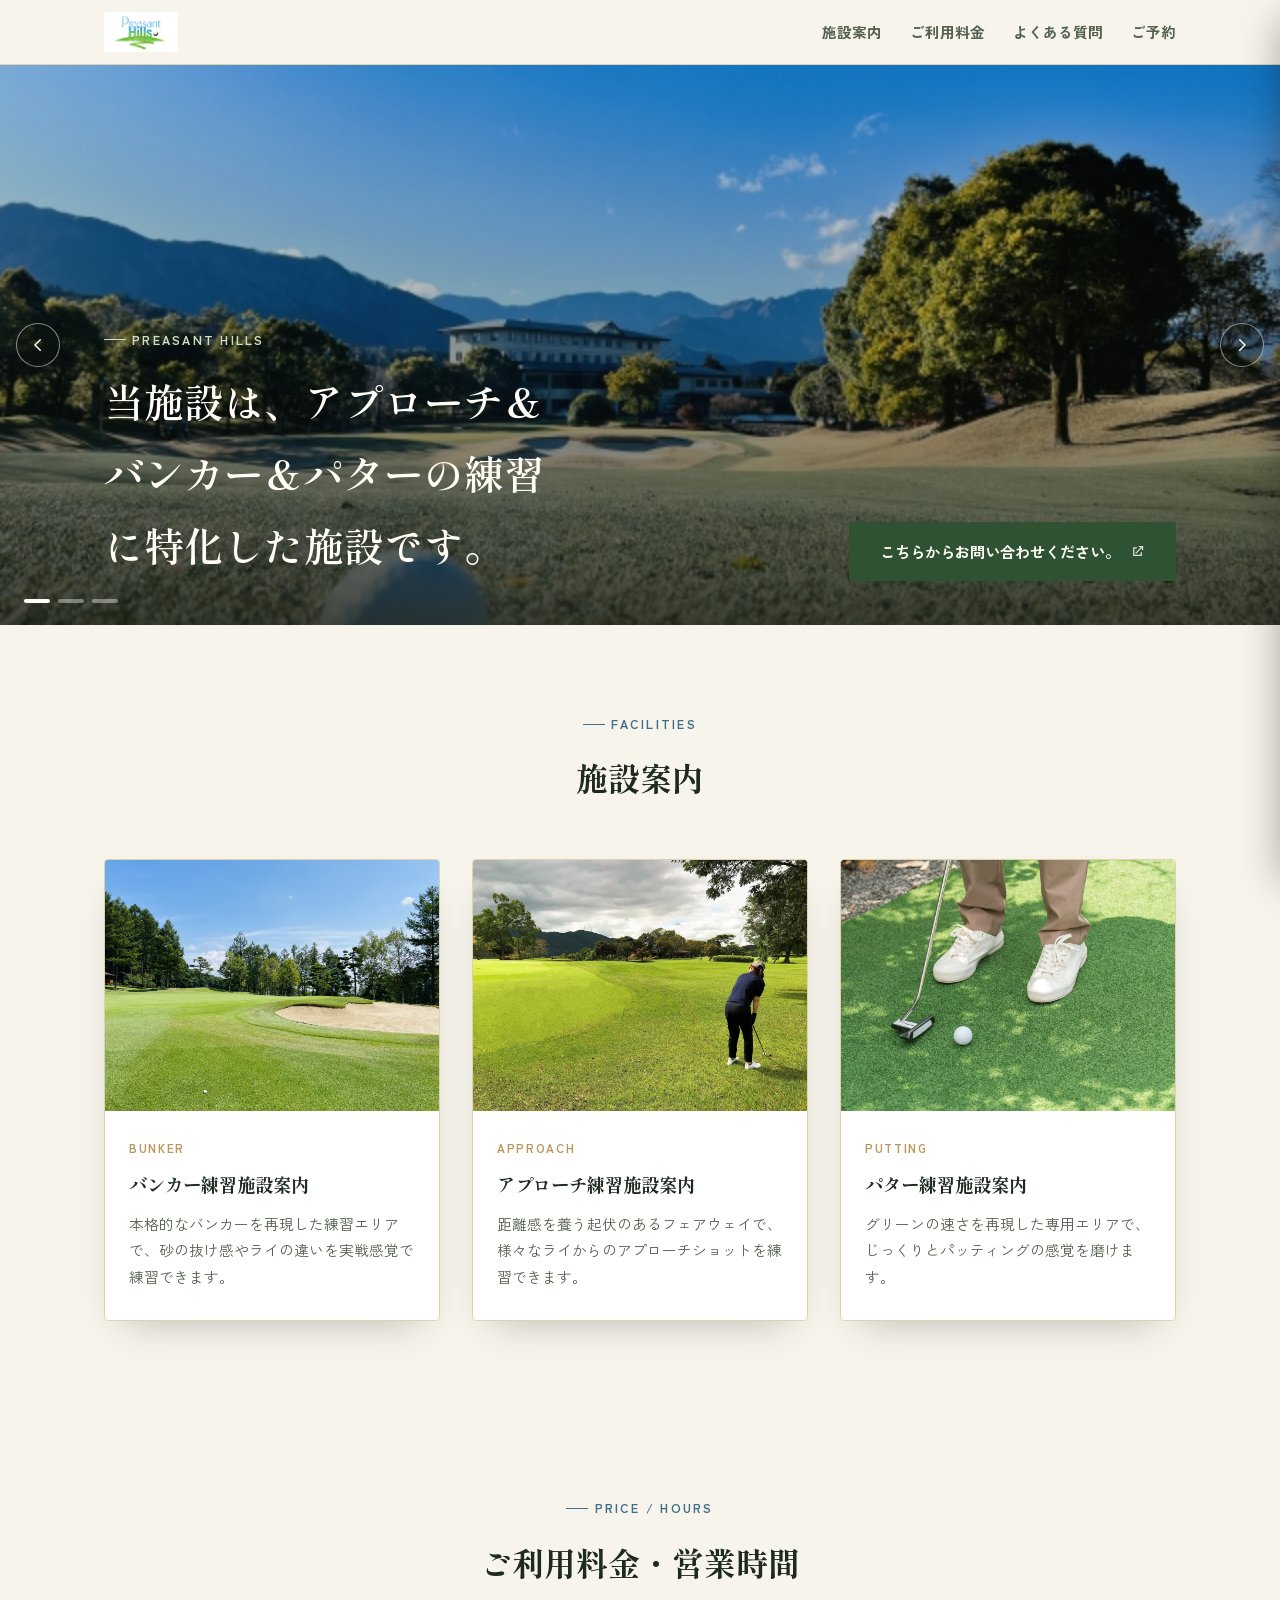
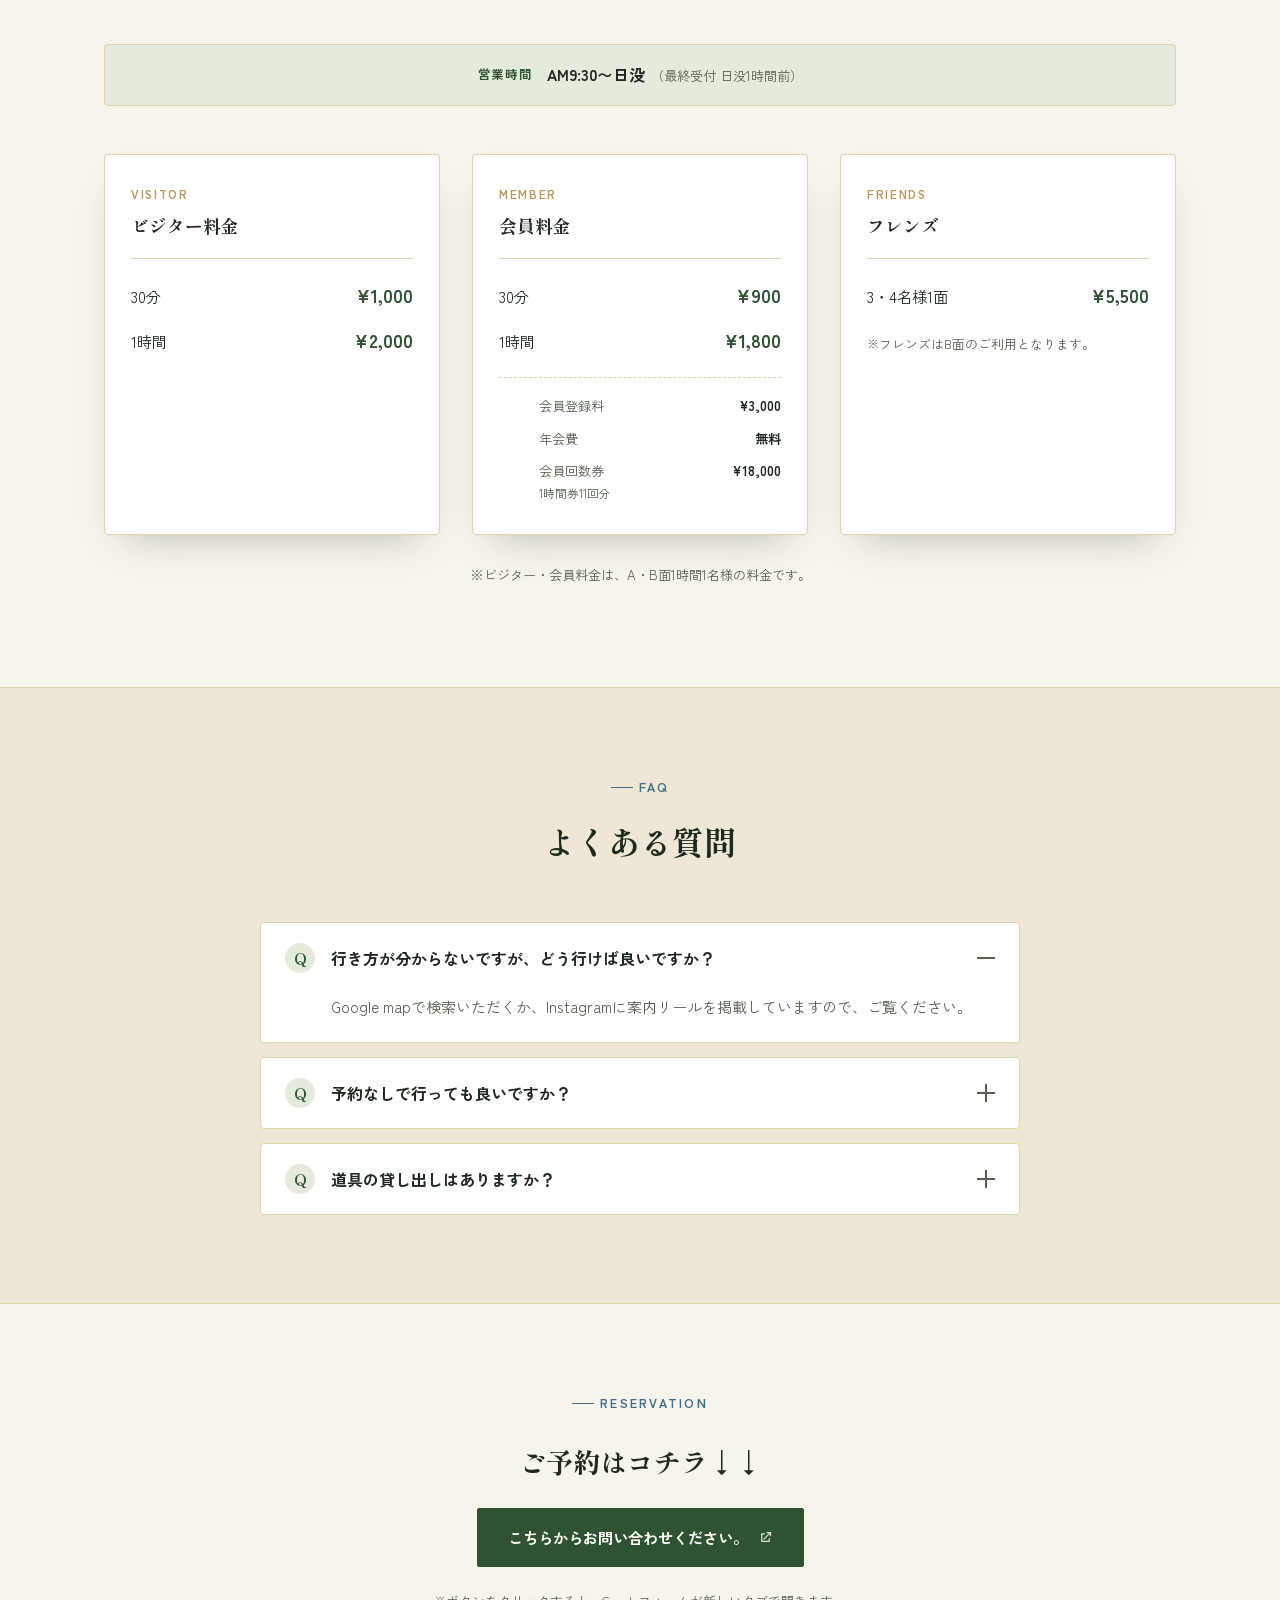
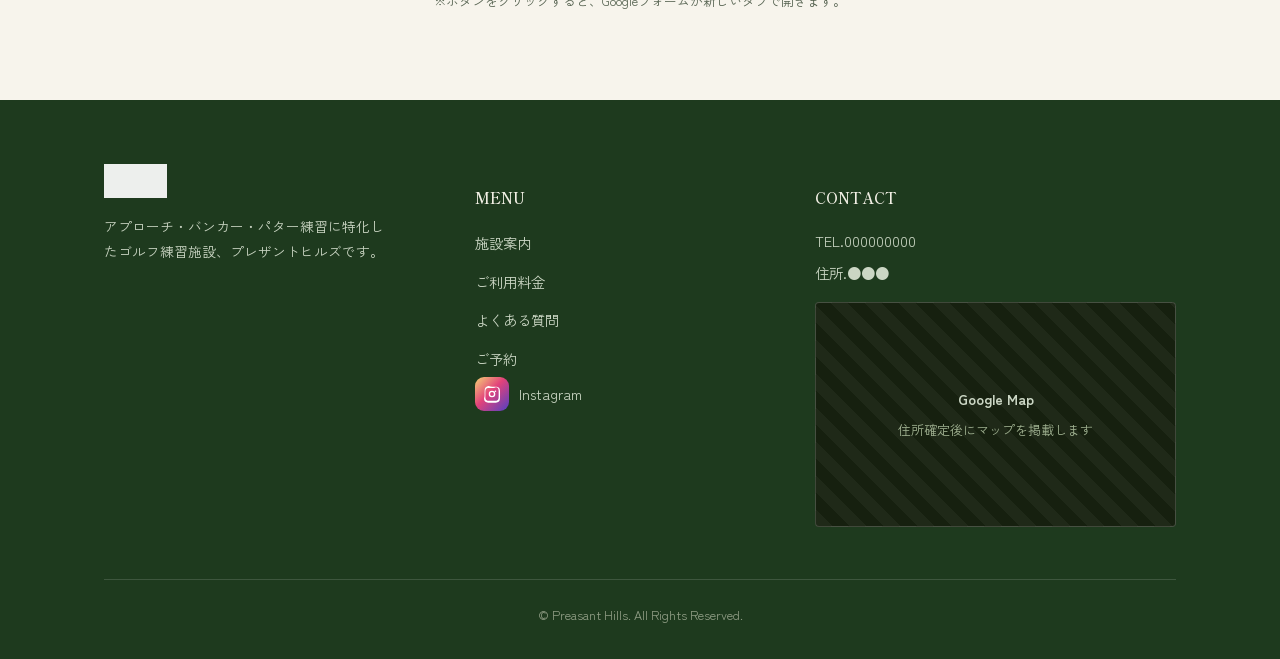
==== GOLF練習場(LP)/index.html @ 11ed7588 "golf_lpをアップロード" ====
<!DOCTYPE html>
<html lang="ja">
<head>
<meta charset="UTF-8">
<meta name="viewport" content="width=device-width, initial-scale=1.0">
<title>プレザントヒルズ｜アプローチ・バンカー・パター専門のゴルフ練習場</title>
<meta name="description" content="プレザントヒルズは、アプローチ・バンカー・パターの練習に特化したゴルフ練習場です。本格的なバンカーやアプローチ専用エリアで実戦感覚を磨けます。ビジター・会員料金のご案内やご予約はこちらから。">
<meta name="robots" content="index, follow">
<meta name="theme-color" content="#2F5233">
<link rel="icon" href="data:image/svg+xml,%3Csvg xmlns=%27http://www.w3.org/2000/svg%27 viewBox=%270 0 100 100%27%3E%3Ctext y=%27.9em%27 font-size=%2790%27%3E%E2%9B%B3%3C/text%3E%3C/svg%3E">

<!-- ▼OGP（SNSでシェアされた際の表示設定）
     og:url と og:image は、実際に公開するドメインが決まってから
     「https://」から始まる絶対URLに差し替えてください（相対パスのままだとSNS側で読み込めません） -->
<meta property="og:type" content="website">
<meta property="og:site_name" content="プレザントヒルズ">
<meta property="og:title" content="プレザントヒルズ｜アプローチ・バンカー・パター専門のゴルフ練習場">
<meta property="og:description" content="プレザントヒルズは、アプローチ・バンカー・パターの練習に特化したゴルフ練習場です。本格的なバンカーやアプローチ専用エリアで実戦感覚を磨けます。ビジター・会員料金のご案内やご予約はこちらから。">
<meta property="og:image" content="logo.png">
<meta property="og:url" content="">
<meta property="og:locale" content="ja_JP">

<meta name="twitter:card" content="summary_large_image">
<meta name="twitter:title" content="プレザントヒルズ｜アプローチ・バンカー・パター専門のゴルフ練習場">
<meta name="twitter:description" content="プレザントヒルズは、アプローチ・バンカー・パターの練習に特化したゴルフ練習場です。本格的なバンカーやアプローチ専用エリアで実戦感覚を磨けます。ビジター・会員料金のご案内やご予約はこちらから。">
<meta name="twitter:image" content="logo.png">

<!-- ▼canonicalタグ：実際の公開ドメインが決まったらコメントを外して設定してください
<link rel="canonical" href="https://example.com/"> -->

<!-- ▼構造化データ（Google検索結果でのリッチ表示・地図連携用）
     電話番号・住所は現在プレースホルダーです。確定次第、実際の値に差し替えてください。 -->
<script type="application/ld+json">
{
  "@context": "https://schema.org",
  "@type": "SportsActivityLocation",
  "name": "プレザントヒルズ",
  "description": "プレザントヒルズは、アプローチ・バンカー・パターの練習に特化したゴルフ練習場です。本格的なバンカーやアプローチ専用エリアで実戦感覚を磨けます。ビジター・会員料金のご案内やご予約はこちらから。",
  "image": "logo.png",
  "telephone": "000-000-0000",
  "address": {
    "@type": "PostalAddress",
    "streetAddress": "住所確定後に設定",
    "addressCountry": "JP"
  },
  "openingHoursSpecification": {
    "@type": "OpeningHoursSpecification",
    "dayOfWeek": ["Monday","Tuesday","Wednesday","Thursday","Friday","Saturday","Sunday"],
    "opens": "09:30"
  }
}
</script>

<link rel="stylesheet" href="style.css">
</head>
<body>
<header>
  <div class="wrap header-inner">
    <a class="brand" href="#top">
      <img src="logo.png" alt="プレザントヒルズ">
    </a>
    <nav class="header-nav">
      <a href="#facilities">施設案内</a>
      <a href="#pricing">ご利用料金</a>
      <a href="#faq">よくある質問</a>
      <a href="#reserve">ご予約</a>
    </nav>
    <button class="btn-trigger" id="btn08" type="button" aria-label="メニューを開く" aria-expanded="false" aria-controls="mobile-menu">
      <span></span>
      <span></span>
      <span></span>
    </button>
  </div>
</header>

<div class="menu-backdrop" id="menuBackdrop"></div>
<div id="mobile-menu" class="mobile-menu" aria-hidden="true">
  <div class="mobile-menu-head">
    <button class="menu-close" type="button" aria-label="メニューを閉じる"></button>
  </div>
  <nav class="mobile-nav">
    <a href="#facilities">施設案内</a>
    <a href="#pricing">ご利用料金</a>
    <a href="#faq">よくある質問</a>
    <a href="#reserve">ご予約</a>
  </nav>
</div>

<div id="top" class="hero">
  <div class="hero-slide is-active" style="background-image:url('img01.jpg')"></div>
  <div class="hero-slide" style="background-image:url('img02.jpg')"></div>
  <div class="hero-slide" style="background-image:url('img03.jpg')"></div>
  <button class="hero-arrow hero-arrow-prev" type="button" aria-label="前の画像">
    <svg viewBox="0 0 24 24"><polyline points="15 5 8 12 15 19"></polyline></svg>
  </button>
  <button class="hero-arrow hero-arrow-next" type="button" aria-label="次の画像">
    <svg viewBox="0 0 24 24"><polyline points="9 5 16 12 9 19"></polyline></svg>
  </button>
  <div class="wrap hero-content">
    <div class="hero-text">
      <span class="eyebrow">PREASANT HILLS</span>
      <h1>当施設は、アプローチ＆バンカー＆パターの練習に特化した施設です。</h1>
    </div>
    <!-- TODO: Googleフォーム作成後、下記URLを実際のフォームURLに差し替えてください -->
    <a class="btn" href="https://forms.gle/REPLACE_WITH_YOUR_FORM_ID" target="_blank" rel="noopener">
      こちらからお問い合わせください。
      <svg class="ext-icon" viewBox="0 0 24 24" aria-hidden="true"><path d="M14 3h7v7h-2V6.41l-9.29 9.3-1.42-1.42 9.3-9.29H14V3z"/><path d="M5 5h6v2H7v10h10v-4h2v6H5V5z"/></svg>
    </a>
  </div>
  <div class="hero-dots">
    <button class="is-active" aria-label="スライド1"></button>
    <button aria-label="スライド2"></button>
    <button aria-label="スライド3"></button>
  </div>
</div>

<section id="facilities">
  <div class="wrap">
    <div class="section-head">
      <span class="eyebrow">FACILITIES</span>
      <h2>施設案内</h2>
    </div>
    <div class="facility-grid">
      <article class="facility-card">
        <img class="photo" src="img04.jpg" alt="バンカー練習施設">
        <div class="body">
          <span class="tag">BUNKER</span>
          <h3>バンカー練習施設案内</h3>
          <p>本格的なバンカーを再現した練習エリアで、砂の抜け感やライの違いを実戦感覚で練習できます。</p>
        </div>
      </article>
      <article class="facility-card">
        <img class="photo" src="img05.jpg" alt="アプローチ練習施設">
        <div class="body">
          <span class="tag">APPROACH</span>
          <h3>アプローチ練習施設案内</h3>
          <p>距離感を養う起伏のあるフェアウェイで、様々なライからのアプローチショットを練習できます。</p>
        </div>
      </article>
      <article class="facility-card">
        <img class="photo" src="img06.jpg" alt="パター練習施設">
        <div class="body">
          <span class="tag">PUTTING</span>
          <h3>パター練習施設案内</h3>
          <p>グリーンの速さを再現した専用エリアで、じっくりとパッティングの感覚を磨けます。</p>
        </div>
      </article>
    </div>
  </div>
</section>

<section id="pricing">
  <div class="wrap">
    <div class="section-head">
      <span class="eyebrow">PRICE / HOURS</span>
      <h2>ご利用料金・営業時間</h2>
    </div>
    <div class="hours-bar">
      <span class="hours-label">営業時間</span>
      <span class="hours-value">AM9:30〜日没<span class="hours-note">（最終受付 日没1時間前）</span></span>
    </div>
    <div class="price-grid">
      <article class="price-card">
        <div class="price-card-head">
          <span class="tag">VISITOR</span>
          <h3>ビジター料金</h3>
        </div>
        <ul class="price-rows">
          <li><span>30分</span><span class="price">¥1,000</span></li>
          <li><span>1時間</span><span class="price">¥2,000</span></li>
        </ul>
      </article>
      <article class="price-card">
        <div class="price-card-head">
          <span class="tag">MEMBER</span>
          <h3>会員料金</h3>
        </div>
        <ul class="price-rows">
          <li><span>30分</span><span class="price">¥900</span></li>
          <li><span>1時間</span><span class="price">¥1,800</span></li>
        </ul>
        <ul class="price-sub">
          <li><span>会員登録料</span><span>¥3,000</span></li>
          <li><span>年会費</span><span>無料</span></li>
          <li><span>会員回数券<small>1時間券11回分</small></span><span>¥18,000</span></li>
        </ul>
      </article>
      <article class="price-card">
        <div class="price-card-head">
          <span class="tag">FRIENDS</span>
          <h3>フレンズ</h3>
        </div>
        <ul class="price-rows">
          <li><span>3・4名様1面</span><span class="price">¥5,500</span></li>
        </ul>
        <p class="price-note">※フレンズはB面のご利用となります。</p>
      </article>
    </div>
    <p class="price-footnote">※ビジター・会員料金は、A・B面1時間1名様の料金です。</p>
  </div>
</section>

<section id="faq" class="faq-section">
  <div class="wrap">
    <div class="section-head">
      <span class="eyebrow">FAQ</span>
      <h2>よくある質問</h2>
    </div>
    <div class="faq-list">
      <div class="faq-item is-open">
        <button class="faq-q" aria-expanded="true">
          <span class="q-mark">Q</span>
          <span class="q-text">行き方が分からないですが、どう行けば良いですか？</span>
          <span class="chevron"></span>
        </button>
        <div class="faq-a">
          <div class="faq-a-inner">Google mapで検索いただくか、Instagramに案内リールを掲載していますので、ご覧ください。</div>
        </div>
      </div>
      <div class="faq-item">
        <button class="faq-q" aria-expanded="false">
          <span class="q-mark">Q</span>
          <span class="q-text">予約なしで行っても良いですか？</span>
          <span class="chevron"></span>
        </button>
        <div class="faq-a">
          <div class="faq-a-inner">予約なしでも来ていただいても可能ですが、予約優先で案内させていただきますのでご了承ください。</div>
        </div>
      </div>
      <div class="faq-item">
        <button class="faq-q" aria-expanded="false">
          <span class="q-mark">Q</span>
          <span class="q-text">道具の貸し出しはありますか？</span>
          <span class="chevron"></span>
        </button>
        <div class="faq-a">
          <div class="faq-a-inner">ボールとクラブの貸し出しがございます。</div>
        </div>
      </div>
    </div>
  </div>
</section>

<section id="reserve">
  <div class="wrap cta-band">
    <span class="eyebrow">RESERVATION</span>
    <h2>ご予約はコチラ↓↓</h2>
    <!-- TODO: Googleフォーム作成後、下記URLを実際のフォームURLに差し替えてください -->
    <a class="btn" href="https://forms.gle/REPLACE_WITH_YOUR_FORM_ID" target="_blank" rel="noopener">
      こちらからお問い合わせください。
      <svg class="ext-icon" viewBox="0 0 24 24" aria-hidden="true"><path d="M14 3h7v7h-2V6.41l-9.29 9.3-1.42-1.42 9.3-9.29H14V3z"/><path d="M5 5h6v2H7v10h10v-4h2v6H5V5z"/></svg>
    </a>
    <p class="cta-note">※ボタンをクリックすると、Googleフォームが新しいタブで開きます。</p>
  </div>
</section>

<footer>
  <div class="wrap">
    <div class="footer-grid">
      <div class="footer-brand">
        <img src="logo.png" alt="プレザントヒルズ">
        <p>アプローチ・バンカー・パター練習に特化したゴルフ練習施設、プレザントヒルズです。</p>
      </div>
      <div class="footer-col">
        <h4>MENU</h4>
        <ul class="footer-links">
          <li><a href="#facilities">施設案内</a></li>
          <li><a href="#pricing">ご利用料金</a></li>
          <li><a href="#faq">よくある質問</a></li>
          <li><a href="#reserve">ご予約</a></li>
        </ul>
        <a class="insta-link" href="https://www.instagram.com/?hl=ja" target="_blank" rel="noopener">
          <span class="insta-icon">
            <svg viewBox="0 0 24 24"><path d="M12 2.2c3.2 0 3.6 0 4.85.07 1.17.05 2 .24 2.47.4a4.9 4.9 0 0 1 1.77 1.15 4.9 4.9 0 0 1 1.15 1.77c.17.47.36 1.3.4 2.47.07 1.25.07 1.65.07 4.85s0 3.6-.07 4.85c-.05 1.17-.24 2-.4 2.47a4.9 4.9 0 0 1-1.15 1.77 4.9 4.9 0 0 1-1.77 1.15c-.47.17-1.3.36-2.47.4-1.25.07-1.65.07-4.85.07s-3.6 0-4.85-.07c-1.17-.05-2-.24-2.47-.4a4.9 4.9 0 0 1-1.77-1.15 4.9 4.9 0 0 1-1.15-1.77c-.17-.47-.36-1.3-.4-2.47C2.2 15.6 2.2 15.2 2.2 12s0-3.6.07-4.85c.05-1.17.24-2 .4-2.47A4.9 4.9 0 0 1 3.82 3c.5-.5 1.1-.9 1.77-1.15.47-.17 1.3-.36 2.47-.4C9.3 2.2 9.7 2.2 12 2.2zm0 1.8c-3.15 0-3.53 0-4.77.07-.96.04-1.48.2-1.82.33-.46.18-.79.4-1.13.75-.35.34-.57.67-.75 1.13-.13.34-.29.86-.33 1.82C3.14 8.34 3.14 8.72 3.14 12s0 3.66.06 4.9c.04.96.2 1.48.33 1.82.18.46.4.79.75 1.13.34.35.67.57 1.13.75.34.13.86.29 1.82.33 1.24.06 1.62.07 4.77.07s3.53 0 4.77-.07c.96-.04 1.48-.2 1.82-.33.46-.18.79-.4 1.13-.75.35-.34.57-.67.75-1.13.13-.34.29-.86.33-1.82.06-1.24.07-1.62.07-4.9s0-3.66-.07-4.9c-.04-.96-.2-1.48-.33-1.82a3.1 3.1 0 0 0-.75-1.13 3.1 3.1 0 0 0-1.13-.75c-.34-.13-.86-.29-1.82-.33C15.53 4 15.15 4 12 4zm0 3.6a4.4 4.4 0 1 1 0 8.8 4.4 4.4 0 0 1 0-8.8zm0 1.8a2.6 2.6 0 1 0 0 5.2 2.6 2.6 0 0 0 0-5.2zm4.6-1.98a1.03 1.03 0 1 1 0 2.06 1.03 1.03 0 0 1 0-2.06z"/></svg>
          </span>
          Instagram
        </a>
      </div>
      <div class="footer-col footer-contact">
        <h4>CONTACT</h4>
        <p>TEL.000000000</p>
        <p>住所.●●●</p>
        <div class="map-box">
          <strong>Google Map</strong>
          <span>住所確定後にマップを掲載します</span>
        </div>
      </div>
    </div>
    <div class="footer-bottom">© Preasant Hills. All Rights Reserved.</div>
  </div>
</footer>

<script src="script.js"></script>
</body>
</html>
---- GOLF練習場(LP)/style.css ----
@import url('https://fonts.googleapis.com/css2?family=Shippori+Mincho:wght@500;600;700&family=Zen+Kaku+Gothic+New:wght@400;500;700&display=swap');

  :root{
    --bg:#F7F4EC;
    --surface:#FFFFFF;
    --surface-alt:#EEE7D5;
    --ink:#1E2A20;
    --ink-soft:#54614F;
    --accent:#2F5233;
    --accent-strong:#1E3A1E;
    --accent-tint:#E4EBDD;
    --sand:#B9975B;
    --sky:#3F6E88;
    --border:#DED2AF;
    --shadow: 0 18px 40px -22px rgba(30,42,32,0.35);
  }
  @media (prefers-color-scheme: dark){
    :root:not([data-theme="light"]){
      --bg:#12180F;
      --surface:#1A2317;
      --surface-alt:#1F2A1A;
      --ink:#EEEBDF;
      --ink-soft:#B4C0A8;
      --accent:#87B679;
      --accent-strong:#A6D298;
      --accent-tint:#243425;
      --sand:#D8B87C;
      --sky:#86B7CE;
      --border:#334029;
      --shadow: 0 18px 40px -20px rgba(0,0,0,0.6);
    }
  }
  :root[data-theme="dark"]{
    --bg:#12180F;
    --surface:#1A2317;
    --surface-alt:#1F2A1A;
    --ink:#EEEBDF;
    --ink-soft:#B4C0A8;
    --accent:#87B679;
    --accent-strong:#A6D298;
    --accent-tint:#243425;
    --sand:#D8B87C;
    --sky:#86B7CE;
    --border:#334029;
    --shadow: 0 18px 40px -20px rgba(0,0,0,0.6);
  }

  *{box-sizing:border-box;}
  body{
    margin:0;
    background:var(--bg);
    color:var(--ink);
    font-family:"Zen Kaku Gothic New", "Hiragino Sans", "Noto Sans JP", sans-serif;
    line-height:1.8;
    -webkit-font-smoothing:antialiased;
  }
  h1,h2,h3{
    font-family:"Shippori Mincho", "Hiragino Mincho ProN", serif;
    color:var(--ink);
    text-wrap:balance;
    margin:0;
  }
  a{color:inherit;}
  img{display:block;}
  .wrap{
    max-width:1120px;
    margin-inline:auto;
    padding-inline:24px;
  }
  .eyebrow{
    display:inline-flex;
    align-items:center;
    gap:.5em;
    font-size:.78rem;
    letter-spacing:.18em;
    color:var(--sky);
    font-weight:700;
  }
  .eyebrow::before{
    content:"";
    width:22px;height:1px;
    background:var(--sky);
    display:inline-block;
  }

  /* ---------- Header ---------- */
  header{
    position:sticky;
    top:0;
    z-index:50;
    background:color-mix(in srgb, var(--bg) 88%, transparent);
    backdrop-filter:blur(10px);
    border-bottom:1px solid var(--border);
  }
  .header-inner{
    display:flex;
    align-items:center;
    justify-content:space-between;
    gap:16px;
    padding-block:12px;
    flex-wrap:wrap;
  }
  .brand{
    display:flex;
    align-items:center;
    gap:12px;
    text-decoration:none;
  }
  .brand img{
    height:40px;
    width:auto;
  }
  nav.header-nav{
    display:flex;
    gap:28px;
    flex-wrap:wrap;
  }
  nav.header-nav a{
    text-decoration:none;
    font-size:.92rem;
    font-weight:700;
    color:var(--ink-soft);
    position:relative;
    padding-block:4px;
  }
  nav.header-nav a:hover{color:var(--accent);}
  nav.header-nav a::after{
    content:"";
    position:absolute;
    left:0;right:0;bottom:0;
    height:2px;
    background:var(--accent);
    transform:scaleX(0);
    transform-origin:left;
    transition:transform .25s ease;
  }
  nav.header-nav a:hover::after{transform:scaleX(1);}

  /* ハンバーガーボタン（btn-trigger方式） */
  .btn-trigger{
    display:none;
    position:relative;
    width:44px;height:38px;
    flex:none;
    border:none;
    background:none;
    padding:0;
    cursor:pointer;
    box-sizing:border-box;
  }
  .btn-trigger span{
    position:absolute;
    left:0;
    width:100%;
    height:3px;
    background-color:var(--ink);
    border-radius:4px;
    display:inline-block;
    box-sizing:border-box;
    transition:all .4s;
  }
  .btn-trigger span:nth-of-type(1){top:0;}
  .btn-trigger span:nth-of-type(2){top:17px;}
  .btn-trigger span:nth-of-type(3){bottom:0;}
  .btn-trigger.active span:nth-of-type(1){transform:translateY(17px) rotate(-315deg);}
  .btn-trigger.active span:nth-of-type(2){opacity:0;}
  .btn-trigger.active span:nth-of-type(3){transform:translateY(-17px) rotate(315deg);}

  /* メニュー背景（バックドロップ） */
  .menu-backdrop{
    position:fixed;
    inset:0;
    background:rgba(15,20,12,0.45);
    opacity:0;
    pointer-events:none;
    transition:opacity .35s ease;
    z-index:90;
  }
  .menu-backdrop.is-open{opacity:1;pointer-events:auto;}

  /* オフキャンバス／フルスクリーンメニュー本体 */
  .mobile-menu{
    position:fixed;
    top:0;
    right:0;
    height:100vh;
    height:100dvh;
    width:min(360px, 82vw);
    background:var(--surface);
    box-shadow:-18px 0 40px -20px rgba(0,0,0,0.35);
    transform:translateX(100%);
    transition:transform .35s ease;
    z-index:100;
    overflow-y:auto;
    display:flex;
    flex-direction:column;
  }
  .mobile-menu.is-open{transform:translateX(0);}
  .mobile-menu-head{
    display:flex;
    align-items:center;
    justify-content:flex-end;
    padding:18px 20px;
    border-bottom:1px solid var(--border);
    flex:none;
  }
  .menu-close{
    width:36px;height:36px;
    border:none;
    background:none;
    cursor:pointer;
    position:relative;
    flex:none;
    padding:0;
  }
  .menu-close::before,.menu-close::after{
    content:"";
    position:absolute;
    top:50%;left:50%;
    width:22px;height:3px;
    background:var(--ink);
    border-radius:4px;
  }
  .menu-close::before{transform:translate(-50%,-50%) rotate(45deg);}
  .menu-close::after{transform:translate(-50%,-50%) rotate(-45deg);}
  .mobile-nav{
    display:flex;
    flex-direction:column;
    padding:12px 28px 32px;
  }
  .mobile-nav a{
    text-decoration:none;
    font-weight:700;
    font-size:1.05rem;
    color:var(--ink);
    padding:16px 4px;
    border-bottom:1px solid var(--border);
  }
  .mobile-nav a:last-child{border-bottom:none;}

  body.menu-open{overflow:hidden;}

  /* ---------- Hero ---------- */
  .hero{
    position:relative;
    overflow:hidden;
    min-height:560px;
    display:flex;
    align-items:flex-end;
  }
  .hero-slide{
    position:absolute;
    inset:0;
    background-size:cover;
    background-position:center;
    opacity:0;
    transition:opacity 1.4s ease;
  }
  .hero-slide.is-active{opacity:1;}
  .hero::before{
    content:"";
    position:absolute;
    inset:0;
    background:linear-gradient(0deg, rgba(15,20,12,0.78) 0%, rgba(15,20,12,0.32) 46%, rgba(15,20,12,0.12) 100%);
    z-index:1;
  }
  .hero-content{
    position:relative;
    z-index:2;
    width:100%;
    padding-block:56px 44px;
    display:flex;
    align-items:flex-end;
    justify-content:space-between;
    gap:28px;
    flex-wrap:wrap;
  }
  .hero-text{
    max-width:560px;
    color:#F6F4EC;
  }
  .hero-text .eyebrow{color:#CFE0C6;}
  .hero-text .eyebrow::before{background:#CFE0C6;}
  .hero-text h1{
    color:#FFFDF6;
    font-size:clamp(1.7rem, 3.4vw, 2.5rem);
    margin-top:14px;
    font-weight:600;
  }
  .hero-dots{
    position:absolute;
    z-index:2;
    left:24px;
    bottom:22px;
    display:flex;
    gap:8px;
  }
  .hero-dots button{
    width:26px;height:4px;
    border:none;
    background:rgba(255,255,255,0.4);
    cursor:pointer;
    padding:0;
    border-radius:2px;
    transition:background .2s ease;
  }
  .hero-dots button.is-active{background:#FFFDF6;}

  .hero-arrow{
    position:absolute;
    z-index:2;
    top:50%;
    transform:translateY(-50%);
    width:44px;height:44px;
    border-radius:50%;
    border:1px solid rgba(255,255,255,0.5);
    background:rgba(15,20,12,0.35);
    color:#FFFDF6;
    display:flex;
    align-items:center;
    justify-content:center;
    cursor:pointer;
    padding:0;
    transition:background .2s ease, border-color .2s ease;
  }
  .hero-arrow:hover{background:rgba(15,20,12,0.6);border-color:#FFFDF6;}
  .hero-arrow svg{
    width:18px;height:18px;
    fill:none;
    stroke:currentColor;
    stroke-width:2;
    stroke-linecap:round;
    stroke-linejoin:round;
  }
  .hero-arrow-prev{left:16px;}
  .hero-arrow-next{right:16px;}

  .btn{
    display:inline-flex;
    align-items:center;
    gap:10px;
    background:var(--accent);
    color:#FBFAF4;
    text-decoration:none;
    font-weight:700;
    font-size:.95rem;
    padding:15px 30px;
    border-radius:2px;
    border:1px solid var(--accent);
    white-space:nowrap;
    transition:background .2s ease, color .2s ease, transform .2s ease;
    flex:none;
  }
  .btn:hover{background:var(--accent-strong);border-color:var(--accent-strong);transform:translateY(-1px);}
  .ext-icon{width:15px;height:15px;flex:none;fill:currentColor;opacity:.85;}
  .btn-outline{
    background:transparent;
    color:var(--accent);
  }
  :root[data-theme="dark"] .btn, @media (prefers-color-scheme:dark){ .btn{color:#12180F;} }

  /* ---------- Sections ---------- */
  section{padding-block:88px;}
  .section-head{
    text-align:center;
    max-width:640px;
    margin-inline:auto;
    margin-bottom:52px;
    display:flex;
    flex-direction:column;
    align-items:center;
    gap:14px;
  }
  .section-head h2{
    font-size:clamp(1.5rem, 2.6vw, 2rem);
  }

  /* facility cards */
  .facility-grid{
    display:grid;
    grid-template-columns:repeat(3, 1fr);
    gap:32px;
  }
  .facility-card{
    background:var(--surface);
    border:1px solid var(--border);
    border-radius:4px;
    overflow:hidden;
    box-shadow:var(--shadow);
    display:flex;
    flex-direction:column;
  }
  .facility-card .photo{
    aspect-ratio:4/3;
    width:100%;
    object-fit:cover;
  }
  .facility-card .body{
    padding:26px 24px 30px;
    display:flex;
    flex-direction:column;
    gap:10px;
    flex:1;
  }
  .facility-card .tag{
    font-size:.74rem;
    letter-spacing:.14em;
    color:var(--sand);
    font-weight:700;
  }
  .facility-card h3{
    font-size:1.15rem;
  }
  .facility-card p{
    color:var(--ink-soft);
    font-size:.92rem;
    margin:0;
  }

  /* Pricing */
  .hours-bar{
    display:flex;
    align-items:center;
    justify-content:center;
    gap:14px;
    flex-wrap:wrap;
    background:var(--accent-tint);
    border:1px solid var(--border);
    border-radius:4px;
    padding:16px 24px;
    margin-bottom:48px;
    text-align:center;
  }
  .hours-label{
    font-size:.78rem;
    letter-spacing:.14em;
    font-weight:700;
    color:var(--accent);
  }
  .hours-value{
    font-size:.98rem;
    font-weight:700;
    color:var(--ink);
    font-variant-numeric:tabular-nums;
  }
  .hours-note{
    font-size:.82rem;
    font-weight:400;
    color:var(--ink-soft);
    margin-left:6px;
  }
  .price-grid{
    display:grid;
    grid-template-columns:repeat(3, 1fr);
    gap:32px;
    align-items:stretch;
  }
  .price-card{
    background:var(--surface);
    border:1px solid var(--border);
    border-radius:4px;
    box-shadow:var(--shadow);
    padding:28px 26px 30px;
    display:flex;
    flex-direction:column;
    gap:20px;
  }
  .price-card-head{
    display:flex;
    flex-direction:column;
    gap:6px;
    padding-bottom:16px;
    border-bottom:1px solid var(--border);
  }
  .price-card-head .tag{
    font-size:.74rem;
    letter-spacing:.14em;
    color:var(--sand);
    font-weight:700;
  }
  .price-card-head h3{font-size:1.1rem;}
  .price-rows{
    list-style:none;
    margin:0;
    padding:0;
    display:flex;
    flex-direction:column;
    gap:12px;
  }
  .price-rows li{
    display:flex;
    justify-content:space-between;
    align-items:baseline;
    gap:12px;
    font-size:.95rem;
    color:var(--ink);
  }
  .price-rows .price{
    font-variant-numeric:tabular-nums;
    font-weight:700;
    color:var(--accent);
    font-size:1.15rem;
    white-space:nowrap;
  }
  .price-sub{
    list-style:none;
    margin:0;
    padding-top:16px;
    border-top:1px dashed var(--border);
    display:flex;
    flex-direction:column;
    gap:9px;
  }
  .price-sub li{
    display:flex;
    justify-content:space-between;
    align-items:baseline;
    gap:12px;
    font-size:.82rem;
    color:var(--ink-soft);
  }
  .price-sub li span:last-child{
    font-variant-numeric:tabular-nums;
    font-weight:700;
    color:var(--ink);
    white-space:nowrap;
  }
  .price-sub small{
    display:block;
    font-size:.72rem;
    color:var(--ink-soft);
    font-weight:400;
  }
  .price-card p.price-note{
    margin:0;
    font-size:.8rem;
    color:var(--ink-soft);
  }
  .price-footnote{
    text-align:center;
    margin-top:28px;
    font-size:.82rem;
    color:var(--ink-soft);
  }

  /* FAQ */
  .faq-section{
    background:var(--surface-alt);
    border-block:1px solid var(--border);
  }
  .faq-list{
    max-width:760px;
    margin-inline:auto;
    display:flex;
    flex-direction:column;
    gap:14px;
  }
  .faq-item{
    background:var(--surface);
    border:1px solid var(--border);
    border-radius:4px;
    overflow:hidden;
  }
  .faq-q{
    width:100%;
    text-align:left;
    background:none;
    border:none;
    cursor:pointer;
    padding:20px 24px;
    display:flex;
    align-items:center;
    gap:16px;
    font-family:inherit;
    font-size:1rem;
    font-weight:700;
    color:var(--ink);
  }
  .faq-q .q-mark{
    flex:none;
    width:30px;height:30px;
    border-radius:50%;
    background:var(--accent-tint);
    color:var(--accent);
    display:flex;
    align-items:center;
    justify-content:center;
    font-family:"Shippori Mincho", serif;
    font-weight:700;
  }
  .faq-q .q-text{flex:1;}
  .faq-q .chevron{
    flex:none;
    width:18px;height:18px;
    position:relative;
    transition:transform .25s ease;
  }
  .faq-q .chevron::before,.faq-q .chevron::after{
    content:"";
    position:absolute;
    background:var(--ink-soft);
    top:50%;
  }
  .faq-q .chevron::before{left:0;width:100%;height:2px;transform:translateY(-50%);}
  .faq-q .chevron::after{top:0;left:50%;width:2px;height:100%;transform:translateX(-50%);transition:opacity .2s ease;}
  .faq-item.is-open .chevron::after{opacity:0;}
  .faq-item.is-open .chevron{transform:rotate(180deg);}
  .faq-a{
    max-height:0;
    overflow:hidden;
    transition:max-height .32s ease;
  }
  .faq-a-inner{
    padding:0 24px 22px 70px;
    color:var(--ink-soft);
    font-size:.94rem;
  }

  /* Closing CTA */
  .cta-band{
    text-align:center;
    display:flex;
    flex-direction:column;
    align-items:center;
    gap:22px;
  }
  .cta-band h2{font-size:clamp(1.3rem, 2.4vw, 1.7rem);}
  .cta-note{margin:0;font-size:.8rem;color:var(--ink-soft);}

  /* Footer */
  footer{
    background:var(--accent-strong);
    color:#F1EFE4;
    padding-block:64px 32px;
  }
  :root[data-theme="dark"] footer, @media (prefers-color-scheme:dark){ footer{background:#0D130A;} }
  footer a{text-decoration:none;}
  .footer-grid{
    display:grid;
    grid-template-columns:1.1fr 1fr 1.2fr;
    gap:40px;
  }
  .footer-brand img{
    height:34px;
    margin-bottom:16px;
    filter:brightness(0) invert(1);
    opacity:.92;
  }
  .footer-brand p{
    color:#CBD6C4;
    font-size:.85rem;
    max-width:280px;
  }
  .footer-col h4{
    font-family:"Shippori Mincho", serif;
    font-size:.95rem;
    margin-bottom:16px;
    color:#F1EFE4;
    font-weight:600;
  }
  .footer-links{
    list-style:none;
    padding:0;
    margin:0;
    display:flex;
    flex-direction:column;
    gap:10px;
  }
  .footer-links a{
    color:#CBD6C4;
    font-size:.9rem;
  }
  .footer-links a:hover{color:#fff;}
  .insta-link{
    display:inline-flex;
    align-items:center;
    gap:10px;
    margin-top:4px;
    color:#CBD6C4;
    font-size:.9rem;
  }
  .insta-icon{
    width:34px;height:34px;
    border-radius:9px;
    background:linear-gradient(135deg,#f6d375,#e2427a 45%,#5140c4);
    display:flex;
    align-items:center;
    justify-content:center;
    flex:none;
  }
  .insta-icon svg{width:18px;height:18px;fill:#fff;}
  .footer-contact p{
    color:#CBD6C4;
    font-size:.9rem;
    margin:0 0 6px;
    font-variant-numeric:tabular-nums;
  }
  .map-box{
    margin-top:16px;
    aspect-ratio:16/10;
    border-radius:4px;
    border:1px solid rgba(255,255,255,0.18);
    background:
      repeating-linear-gradient(45deg, rgba(255,255,255,0.04) 0 12px, transparent 12px 24px),
      #16200F;
    display:flex;
    align-items:center;
    justify-content:center;
    flex-direction:column;
    gap:6px;
    color:#9FB090;
    font-size:.82rem;
    text-align:center;
    padding:16px;
  }
  .map-box strong{color:#CBD6C4;font-size:.88rem;font-weight:700;}
  .footer-bottom{
    margin-top:52px;
    padding-top:24px;
    border-top:1px solid rgba(255,255,255,0.14);
    text-align:center;
    font-size:.78rem;
    color:#93A088;
  }

  /* ---------- Responsive breakpoints ----------
     PC     : 1280px以上（デフォルトスタイル）
     Tablet : 768px〜1279px
     Mobile : 767px以下
     画像付きの施設案内カード・料金カードは、
     Tablet/Mobileともに縦一列（1カラム）に切り替える。
  --------------------------------------------- */
  @media (max-width: 1279px){
    .facility-grid{grid-template-columns:1fr;gap:28px;}
    .price-grid{grid-template-columns:1fr;gap:28px;}
    .footer-grid{grid-template-columns:1fr 1fr;gap:32px;}
    .footer-brand{grid-column:1 / -1;}
    .hero{min-height:520px;}
    section{padding-block:72px;}

    /* ヘッダー：タブレット/スマホはハンバーガーメニューに集約（タブレットはオフキャンバス表示） */
    nav.header-nav{display:none;}
    .btn-trigger{display:inline-block;}

    /* CTAボタンも段階的に縮小 */
    .btn{padding:13px 24px;font-size:.9rem;}
  }
  @media (max-width: 767px){
    .footer-grid{grid-template-columns:1fr;gap:32px;}
    .header-inner{padding-block:10px;}
    .brand img{height:34px;}
    .hero{min-height:460px;}
    .hero-content{padding-block:36px 52px;}
    section{padding-block:56px;}
    .section-head{margin-bottom:36px;}
    .facility-card .body{padding:22px 20px 26px;}
    .price-card{padding:24px 20px 26px;}
    .hours-bar{padding:14px 18px;}
    .faq-a-inner{padding-left:24px;}
    .faq-q{padding:18px 18px;gap:12px;}

    /* CTAボタンはさらに縮小し、ヒーロー内では行幅いっぱいに */
    .btn{padding:12px 18px;font-size:.85rem;white-space:normal;text-align:center;max-width:100%;}
    .hero-content .btn{flex:1 1 100%;justify-content:center;}

    .hero-arrow{width:36px;height:36px;}
    .hero-arrow svg{width:15px;height:15px;}
    .hero-arrow-prev{left:10px;}
    .hero-arrow-next{right:10px;}

    /* スマホはフルスクリーンメニュー */
    .mobile-menu{width:100vw;box-shadow:none;}
  }
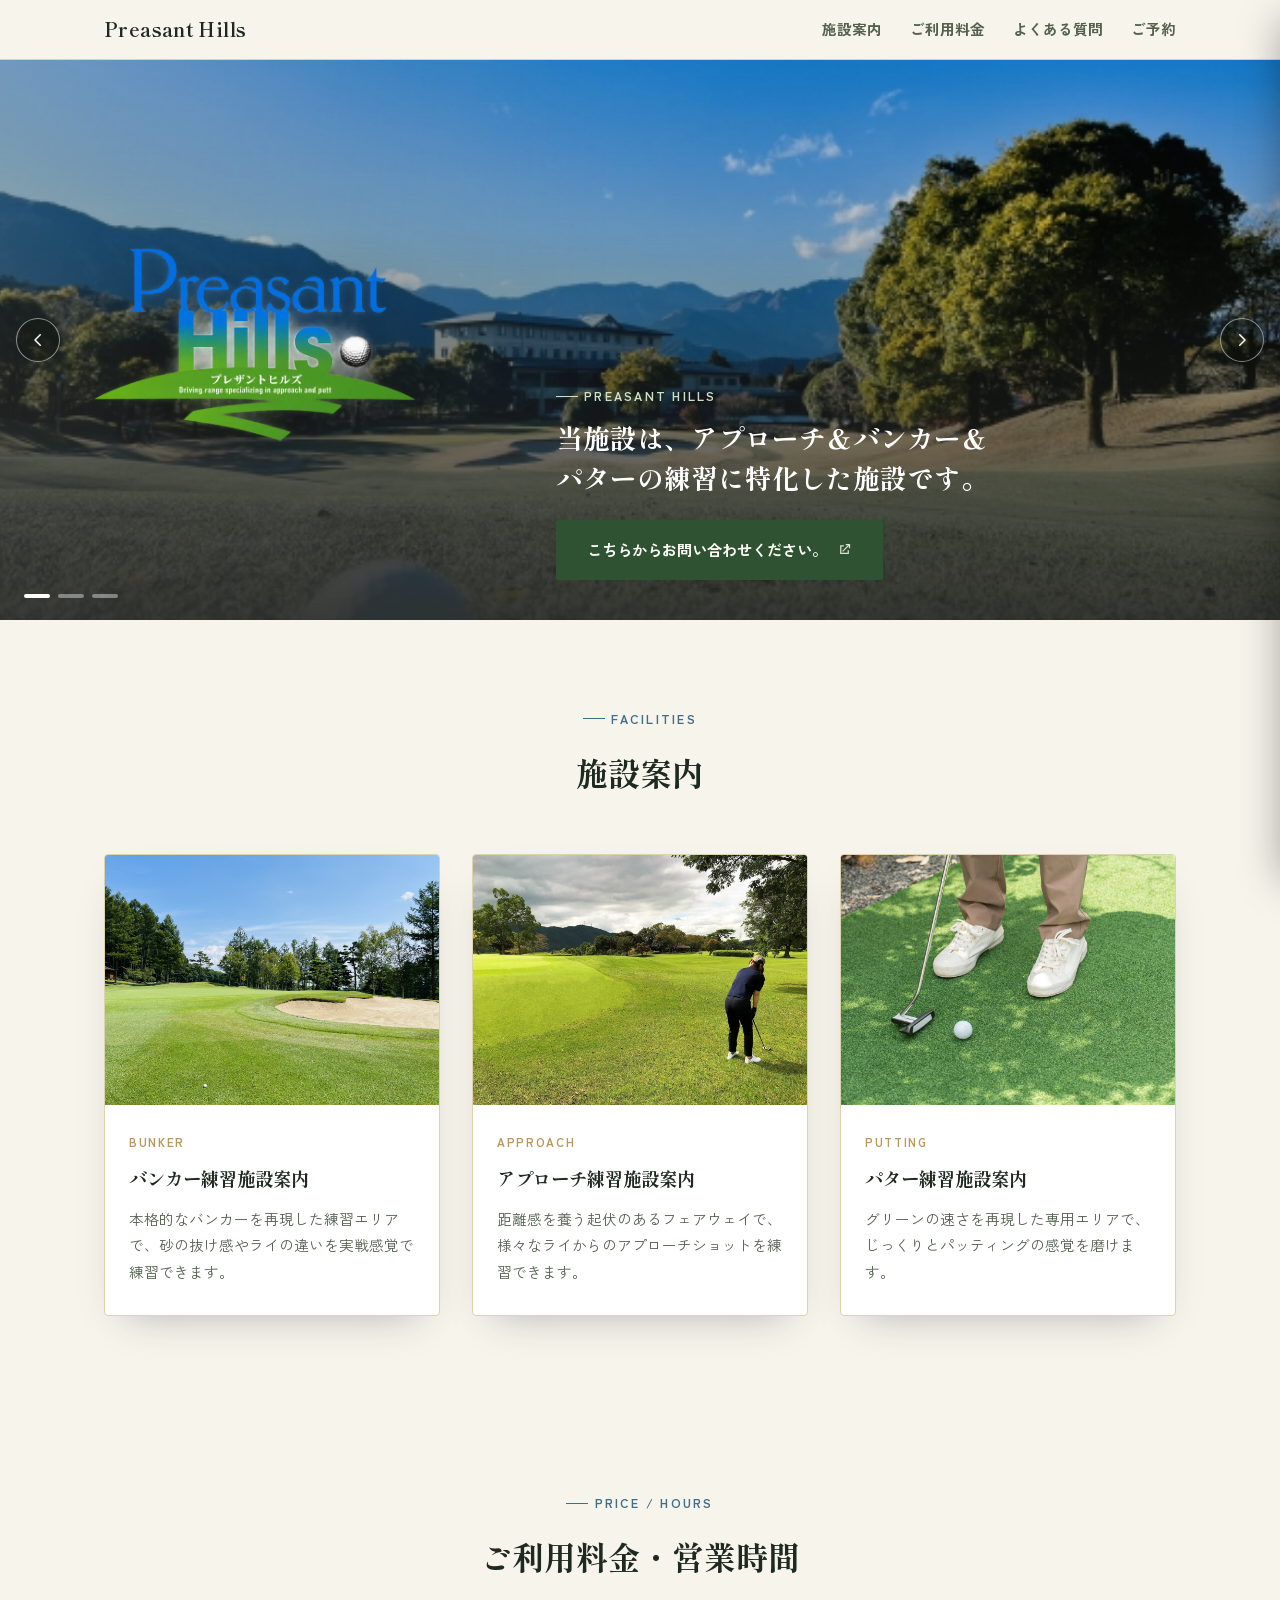
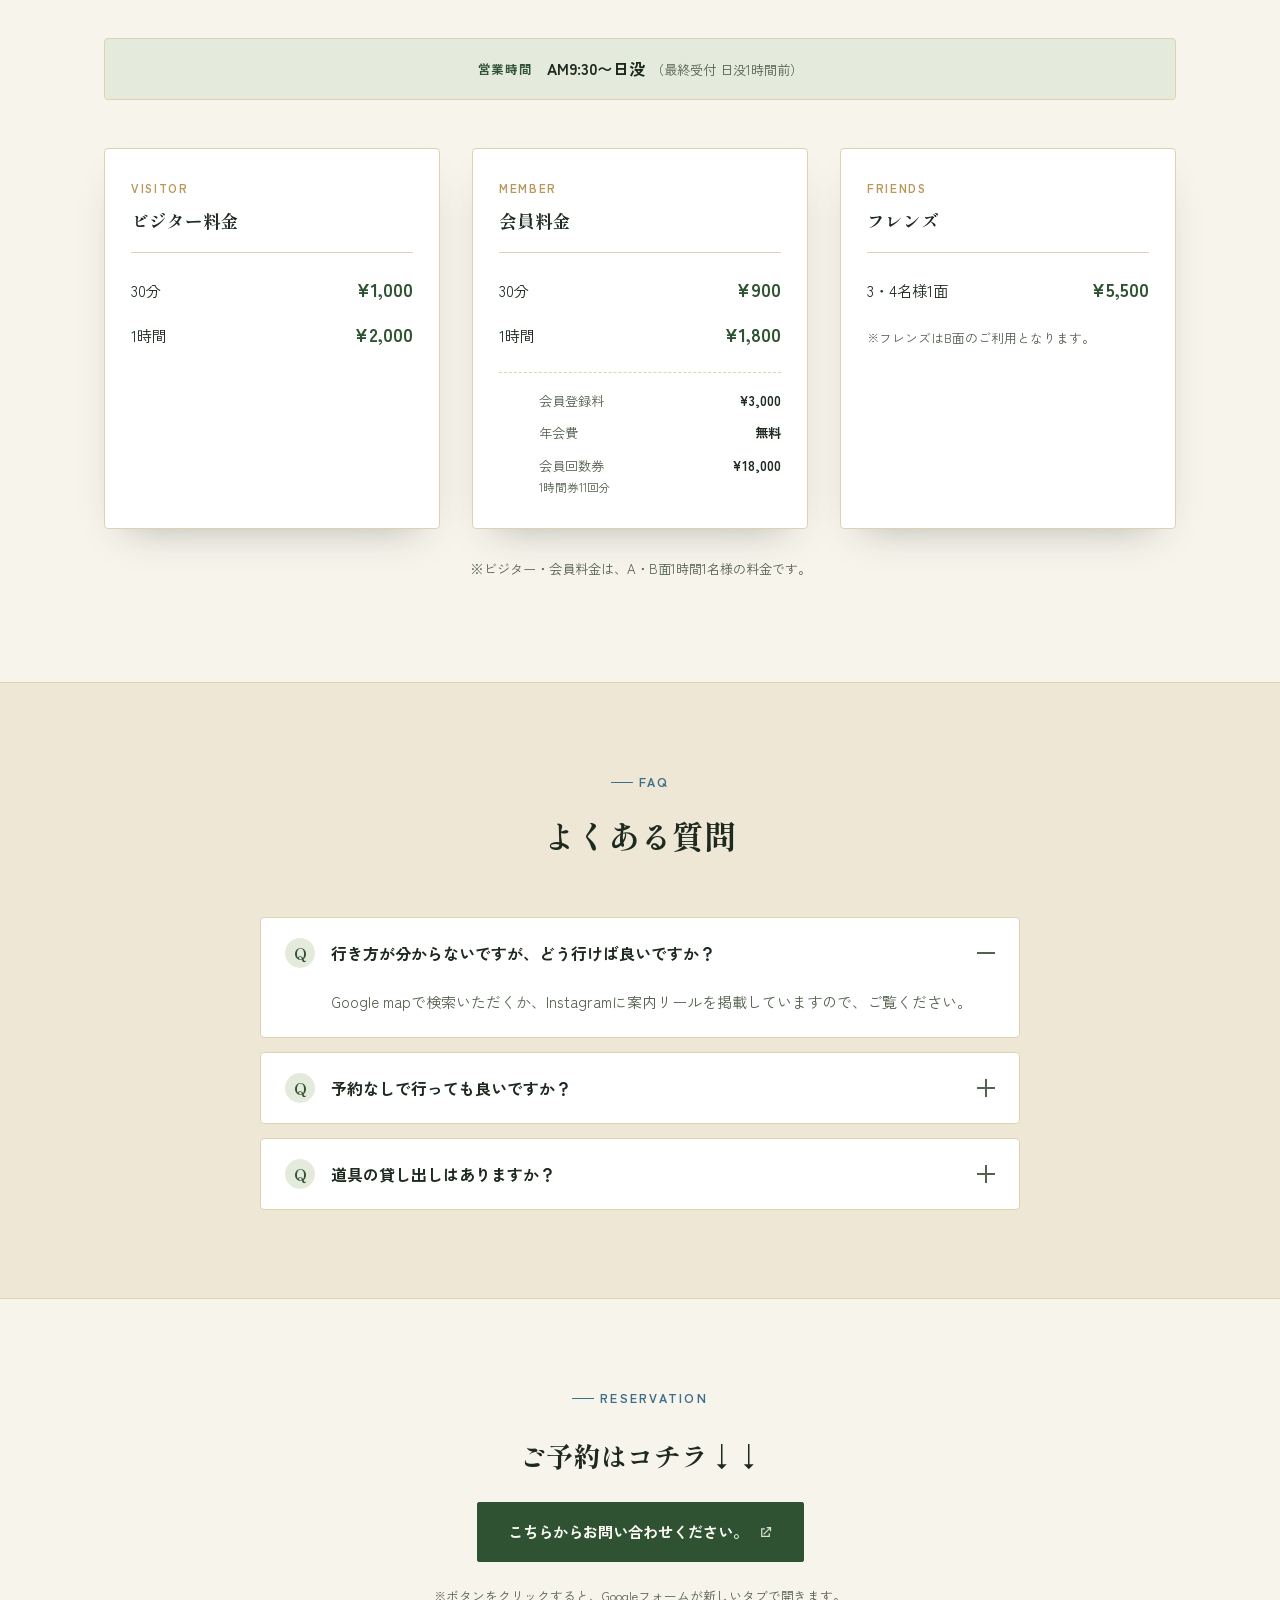
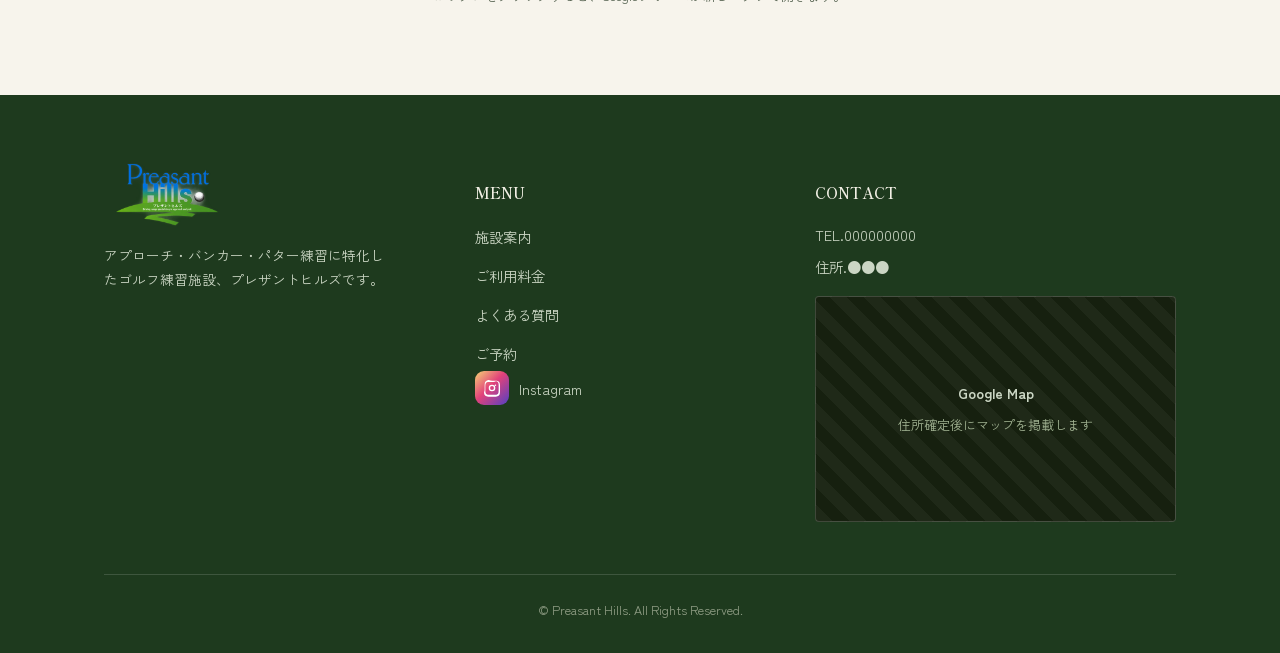
==== commit ee1cba9c: "ゴルフ練習場LP改良" ====
--- a/GOLF練習場(LP)/index.html
+++ b/GOLF練習場(LP)/index.html
@@ -56,9 +56,7 @@
 <body>
 <header>
   <div class="wrap header-inner">
-    <a class="brand" href="#top">
-      <img src="logo.png" alt="プレザントヒルズ">
-    </a>
+    <a class="brand" href="#top">Preasant Hills</a>
     <nav class="header-nav">
       <a href="#facilities">施設案内</a>
       <a href="#pricing">ご利用料金</a>
@@ -86,7 +84,7 @@
   </nav>
 </div>
 
-<div id="top" class="hero">
+<div id="top" class="hero hero-variant-a">
   <div class="hero-slide is-active" style="background-image:url('img01.jpg')"></div>
   <div class="hero-slide" style="background-image:url('img02.jpg')"></div>
   <div class="hero-slide" style="background-image:url('img03.jpg')"></div>
@@ -96,11 +94,13 @@
   <button class="hero-arrow hero-arrow-next" type="button" aria-label="次の画像">
     <svg viewBox="0 0 24 24"><polyline points="9 5 16 12 9 19"></polyline></svg>
   </button>
-  <div class="wrap hero-content">
-    <div class="hero-text">
-      <span class="eyebrow">PREASANT HILLS</span>
-      <h1>当施設は、アプローチ＆バンカー＆パターの練習に特化した施設です。</h1>
-    </div>
+  <div class="hero-va-tint"></div>
+  <div class="hero-va-left">
+    <img class="hero-va-logo" src="logo.png" alt="Preasant Hills">
+  </div>
+  <div class="hero-va-overlay">
+    <span class="eyebrow">PREASANT HILLS</span>
+    <h1>当施設は、アプローチ＆バンカー＆パターの練習に特化した施設です。</h1>
     <!-- TODO: Googleフォーム作成後、下記URLを実際のフォームURLに差し替えてください -->
     <a class="btn" href="https://forms.gle/REPLACE_WITH_YOUR_FORM_ID" target="_blank" rel="noopener">
       こちらからお問い合わせください。
@@ -116,12 +116,12 @@
 
 <section id="facilities">
   <div class="wrap">
-    <div class="section-head">
+    <div class="section-head reveal">
       <span class="eyebrow">FACILITIES</span>
       <h2>施設案内</h2>
     </div>
     <div class="facility-grid">
-      <article class="facility-card">
+      <article class="facility-card reveal">
         <img class="photo" src="img04.jpg" alt="バンカー練習施設">
         <div class="body">
           <span class="tag">BUNKER</span>
@@ -129,7 +129,7 @@
           <p>本格的なバンカーを再現した練習エリアで、砂の抜け感やライの違いを実戦感覚で練習できます。</p>
         </div>
       </article>
-      <article class="facility-card">
+      <article class="facility-card reveal">
         <img class="photo" src="img05.jpg" alt="アプローチ練習施設">
         <div class="body">
           <span class="tag">APPROACH</span>
@@ -137,7 +137,7 @@
           <p>距離感を養う起伏のあるフェアウェイで、様々なライからのアプローチショットを練習できます。</p>
         </div>
       </article>
-      <article class="facility-card">
+      <article class="facility-card reveal">
         <img class="photo" src="img06.jpg" alt="パター練習施設">
         <div class="body">
           <span class="tag">PUTTING</span>
@@ -151,16 +151,16 @@
 
 <section id="pricing">
   <div class="wrap">
-    <div class="section-head">
+    <div class="section-head reveal">
       <span class="eyebrow">PRICE / HOURS</span>
       <h2>ご利用料金・営業時間</h2>
     </div>
-    <div class="hours-bar">
+    <div class="hours-bar reveal">
       <span class="hours-label">営業時間</span>
       <span class="hours-value">AM9:30〜日没<span class="hours-note">（最終受付 日没1時間前）</span></span>
     </div>
     <div class="price-grid">
-      <article class="price-card">
+      <article class="price-card reveal">
         <div class="price-card-head">
           <span class="tag">VISITOR</span>
           <h3>ビジター料金</h3>
@@ -170,7 +170,7 @@
           <li><span>1時間</span><span class="price">¥2,000</span></li>
         </ul>
       </article>
-      <article class="price-card">
+      <article class="price-card reveal">
         <div class="price-card-head">
           <span class="tag">MEMBER</span>
           <h3>会員料金</h3>
@@ -185,7 +185,7 @@
           <li><span>会員回数券<small>1時間券11回分</small></span><span>¥18,000</span></li>
         </ul>
       </article>
-      <article class="price-card">
+      <article class="price-card reveal">
         <div class="price-card-head">
           <span class="tag">FRIENDS</span>
           <h3>フレンズ</h3>
@@ -202,12 +202,12 @@
 
 <section id="faq" class="faq-section">
   <div class="wrap">
-    <div class="section-head">
+    <div class="section-head reveal">
       <span class="eyebrow">FAQ</span>
       <h2>よくある質問</h2>
     </div>
     <div class="faq-list">
-      <div class="faq-item is-open">
+      <div class="faq-item is-open reveal">
         <button class="faq-q" aria-expanded="true">
           <span class="q-mark">Q</span>
           <span class="q-text">行き方が分からないですが、どう行けば良いですか？</span>
@@ -217,7 +217,7 @@
           <div class="faq-a-inner">Google mapで検索いただくか、Instagramに案内リールを掲載していますので、ご覧ください。</div>
         </div>
       </div>
-      <div class="faq-item">
+      <div class="faq-item reveal">
         <button class="faq-q" aria-expanded="false">
           <span class="q-mark">Q</span>
           <span class="q-text">予約なしで行っても良いですか？</span>
@@ -227,7 +227,7 @@
           <div class="faq-a-inner">予約なしでも来ていただいても可能ですが、予約優先で案内させていただきますのでご了承ください。</div>
         </div>
       </div>
-      <div class="faq-item">
+      <div class="faq-item reveal">
         <button class="faq-q" aria-expanded="false">
           <span class="q-mark">Q</span>
           <span class="q-text">道具の貸し出しはありますか？</span>
@@ -242,7 +242,7 @@
 </section>
 
 <section id="reserve">
-  <div class="wrap cta-band">
+  <div class="wrap cta-band reveal">
     <span class="eyebrow">RESERVATION</span>
     <h2>ご予約はコチラ↓↓</h2>
     <!-- TODO: Googleフォーム作成後、下記URLを実際のフォームURLに差し替えてください -->
--- a/GOLF練習場(LP)/style.css
+++ b/GOLF練習場(LP)/style.css
@@ -91,6 +91,11 @@
     background:color-mix(in srgb, var(--bg) 88%, transparent);
     backdrop-filter:blur(10px);
     border-bottom:1px solid var(--border);
+    box-shadow:0 0 0 rgba(0,0,0,0);
+    transition:box-shadow .3s ease;
+  }
+  header.is-scrolled{
+    box-shadow:0 8px 24px -18px rgba(15,20,12,0.35);
   }
   .header-inner{
     display:flex;
@@ -99,16 +104,24 @@
     gap:16px;
     padding-block:12px;
     flex-wrap:wrap;
+    transition:padding-block .3s ease;
+  }
+  header.is-scrolled .header-inner{
+    padding-block:8px;
+  }
+  header.is-scrolled .brand{
+    font-size:1rem;
   }
   .brand{
     display:flex;
     align-items:center;
-    gap:12px;
     text-decoration:none;
-  }
-  .brand img{
-    height:40px;
-    width:auto;
+    font-family:"Shippori Mincho", "Hiragino Mincho ProN", serif;
+    font-size:1.2rem;
+    font-weight:700;
+    color:var(--ink);
+    letter-spacing:.02em;
+    transition:font-size .3s ease;
   }
   nav.header-nav{
     display:flex;
@@ -254,9 +267,20 @@
     background-size:cover;
     background-position:center;
     opacity:0;
+    transform:scale(1);
     transition:opacity 1.4s ease;
   }
-  .hero-slide.is-active{opacity:1;}
+  .hero-slide.is-active{
+    opacity:1;
+    animation:heroKenBurns 6s ease-out forwards;
+  }
+  @keyframes heroKenBurns{
+    from{transform:scale(1);}
+    to{transform:scale(1.08);}
+  }
+  @media (prefers-reduced-motion: reduce){
+    .hero-slide.is-active{animation:none;}
+  }
   .hero::before{
     content:"";
     position:absolute;
@@ -264,28 +288,48 @@
     background:linear-gradient(0deg, rgba(15,20,12,0.78) 0%, rgba(15,20,12,0.32) 46%, rgba(15,20,12,0.12) 100%);
     z-index:1;
   }
-  .hero-content{
-    position:relative;
+  .hero-va-tint{
+    position:absolute;
+    inset:0;
+    z-index:1;
+    background:
+      linear-gradient(0deg, rgba(50,50,50,0.6) 0%, rgba(50,50,50,0.24) 42%, rgba(50,50,50,0) 70%),
+      linear-gradient(90deg, rgba(90,90,90,0.2) 0%, rgba(90,90,90,0) 48%);
+  }
+  .hero-va-left{
+    position:absolute;
+    inset:0 60% 0 0;
     z-index:2;
-    width:100%;
-    padding-block:56px 44px;
-    display:flex;
-    align-items:flex-end;
-    justify-content:space-between;
-    gap:28px;
-    flex-wrap:wrap;
-  }
-  .hero-text{
-    max-width:560px;
-    color:#F6F4EC;
-  }
-  .hero-text .eyebrow{color:#CFE0C6;}
-  .hero-text .eyebrow::before{background:#CFE0C6;}
-  .hero-text h1{
-    color:#FFFDF6;
-    font-size:clamp(1.7rem, 3.4vw, 2.5rem);
-    margin-top:14px;
-    font-weight:600;
+    display:flex;
+    align-items:center;
+    justify-content:center;
+    padding:40px;
+  }
+  .hero-va-logo{
+    width:92%;
+    max-width:480px;
+    height:auto;
+    display:block;
+    filter:drop-shadow(0 12px 28px rgba(0,0,0,0.4));
+  }
+  .hero-va-overlay{
+    position:absolute;
+    z-index:2;
+    left:40%;
+    right:0;
+    bottom:0;
+    padding:36px 44px 40px;
+    color:#fff;
+  }
+  .hero-va-overlay .eyebrow{color:#CFE0C6;}
+  .hero-va-overlay .eyebrow::before{background:#CFE0C6;}
+  .hero-va-overlay h1{
+    color:#fff;
+    font-size:clamp(1.15rem, 2.1vw, 1.7rem);
+    font-weight:700;
+    margin:10px 0 22px;
+    max-width:520px;
+    line-height:1.5;
   }
   .hero-dots{
     position:absolute;
@@ -357,7 +401,10 @@
     background:transparent;
     color:var(--accent);
   }
-  :root[data-theme="dark"] .btn, @media (prefers-color-scheme:dark){ .btn{color:#12180F;} }
+  :root[data-theme="dark"] .btn{color:#12180F;}
+  @media (prefers-color-scheme:dark){
+    :root:not([data-theme="light"]) .btn{color:#12180F;}
+  }
 
   /* ---------- Sections ---------- */
   section{padding-block:88px;}
@@ -389,11 +436,20 @@
     box-shadow:var(--shadow);
     display:flex;
     flex-direction:column;
+    transition:transform .35s ease, box-shadow .35s ease;
+  }
+  .facility-card:hover{
+    transform:translateY(-6px);
+    box-shadow:0 24px 48px -22px rgba(30,42,32,0.45);
   }
   .facility-card .photo{
     aspect-ratio:4/3;
     width:100%;
     object-fit:cover;
+    transition:transform .5s ease;
+  }
+  .facility-card:hover .photo{
+    transform:scale(1.06);
   }
   .facility-card .body{
     padding:26px 24px 30px;
@@ -464,6 +520,11 @@
     display:flex;
     flex-direction:column;
     gap:20px;
+    transition:transform .35s ease, box-shadow .35s ease;
+  }
+  .price-card:hover{
+    transform:translateY(-6px);
+    box-shadow:0 24px 48px -22px rgba(30,42,32,0.45);
   }
   .price-card-head{
     display:flex;
@@ -633,7 +694,10 @@
     color:#F1EFE4;
     padding-block:64px 32px;
   }
-  :root[data-theme="dark"] footer, @media (prefers-color-scheme:dark){ footer{background:#0D130A;} }
+  :root[data-theme="dark"] footer{background:#0D130A;}
+  @media (prefers-color-scheme:dark){
+    :root:not([data-theme="light"]) footer{background:#0D130A;}
+  }
   footer a{text-decoration:none;}
   .footer-grid{
     display:grid;
@@ -641,10 +705,8 @@
     gap:40px;
   }
   .footer-brand img{
-    height:34px;
+    height:68px;
     margin-bottom:16px;
-    filter:brightness(0) invert(1);
-    opacity:.92;
   }
   .footer-brand p{
     color:#CBD6C4;
@@ -735,7 +797,16 @@
     .price-grid{grid-template-columns:1fr;gap:28px;}
     .footer-grid{grid-template-columns:1fr 1fr;gap:32px;}
     .footer-brand{grid-column:1 / -1;}
-    .hero{min-height:520px;}
+    .hero{min-height:640px;}
+    .hero-va-tint{
+      background:
+        linear-gradient(0deg, rgba(50,50,50,0.68) 0%, rgba(50,50,50,0.3) 55%, rgba(50,50,50,0) 78%),
+        linear-gradient(180deg, rgba(90,90,90,0.22) 0%, rgba(90,90,90,0) 45%);
+    }
+    .hero-va-left{inset:0 0 60% 0;padding:28px;}
+    .hero-va-logo{max-width:390px;}
+    .hero-va-overlay{left:0;top:40%;bottom:0;text-align:center;display:flex;flex-direction:column;align-items:center;}
+    .hero-va-overlay h1{margin-inline:auto;}
     section{padding-block:72px;}
 
     /* ヘッダー：タブレット/スマホはハンバーガーメニューに集約（タブレットはオフキャンバス表示） */
@@ -748,9 +819,11 @@
   @media (max-width: 767px){
     .footer-grid{grid-template-columns:1fr;gap:32px;}
     .header-inner{padding-block:10px;}
-    .brand img{height:34px;}
-    .hero{min-height:460px;}
-    .hero-content{padding-block:36px 52px;}
+    .brand{font-size:1.05rem;}
+    .hero{min-height:560px;}
+    .hero-va-left{padding:20px;}
+    .hero-va-logo{max-width:220px;}
+    .hero-va-overlay{padding:20px 20px 28px;}
     section{padding-block:56px;}
     .section-head{margin-bottom:36px;}
     .facility-card .body{padding:22px 20px 26px;}
@@ -761,7 +834,7 @@
 
     /* CTAボタンはさらに縮小し、ヒーロー内では行幅いっぱいに */
     .btn{padding:12px 18px;font-size:.85rem;white-space:normal;text-align:center;max-width:100%;}
-    .hero-content .btn{flex:1 1 100%;justify-content:center;}
+    .hero-va-overlay .btn{align-self:stretch;justify-content:center;}
 
     .hero-arrow{width:36px;height:36px;}
     .hero-arrow svg{width:15px;height:15px;}
@@ -771,3 +844,27 @@
     /* スマホはフルスクリーンメニュー */
     .mobile-menu{width:100vw;box-shadow:none;}
   }
+
+  /* ---------- Scroll reveal ---------- */
+  .reveal{
+    opacity:0;
+    transform:translateY(28px);
+    transition:opacity .7s ease, transform .7s ease;
+  }
+  .reveal.is-visible{
+    opacity:1;
+    transform:none;
+  }
+  @media (prefers-reduced-motion: reduce){
+    .reveal{
+      opacity:1;
+      transform:none;
+      transition:none;
+    }
+  }
+  .facility-grid > .reveal:nth-child(2){transition-delay:.1s;}
+  .facility-grid > .reveal:nth-child(3){transition-delay:.2s;}
+  .price-grid > .reveal:nth-child(2){transition-delay:.1s;}
+  .price-grid > .reveal:nth-child(3){transition-delay:.2s;}
+  .faq-list > .reveal:nth-child(2){transition-delay:.08s;}
+  .faq-list > .reveal:nth-child(3){transition-delay:.16s;}
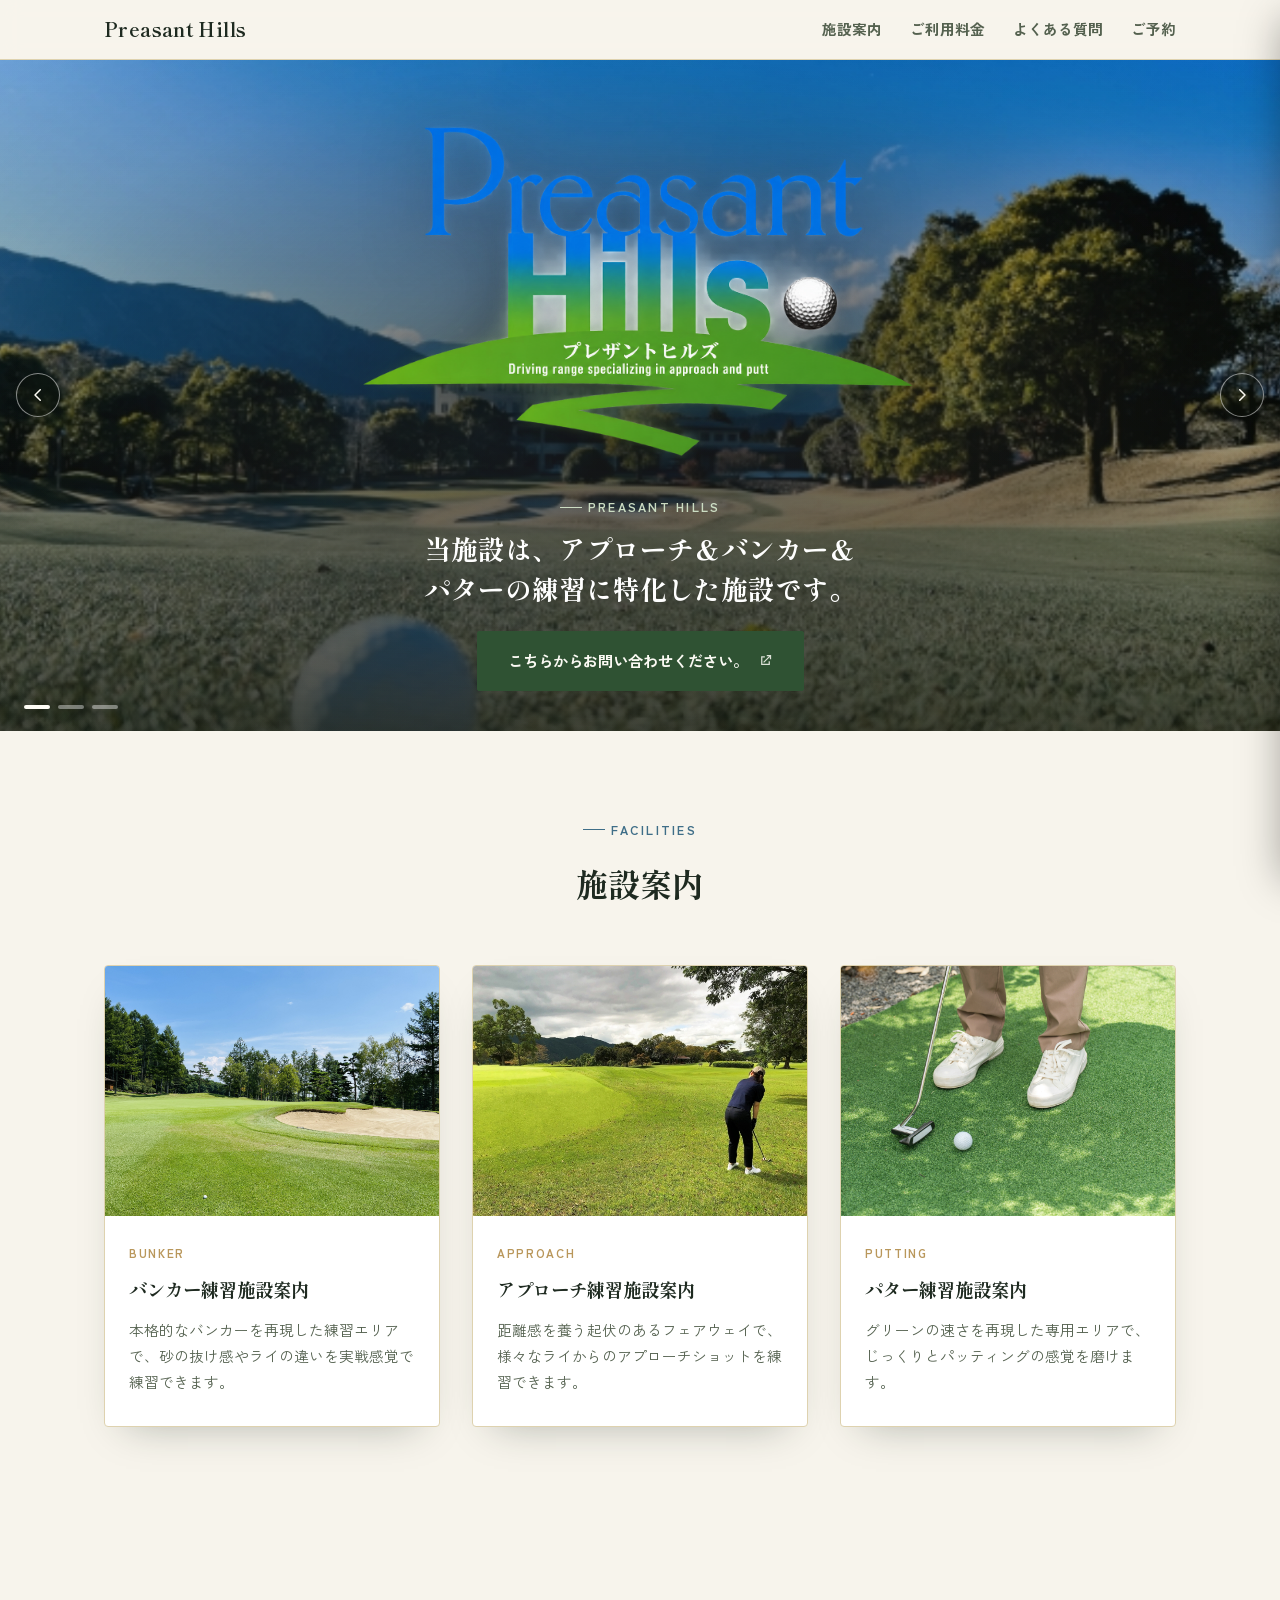
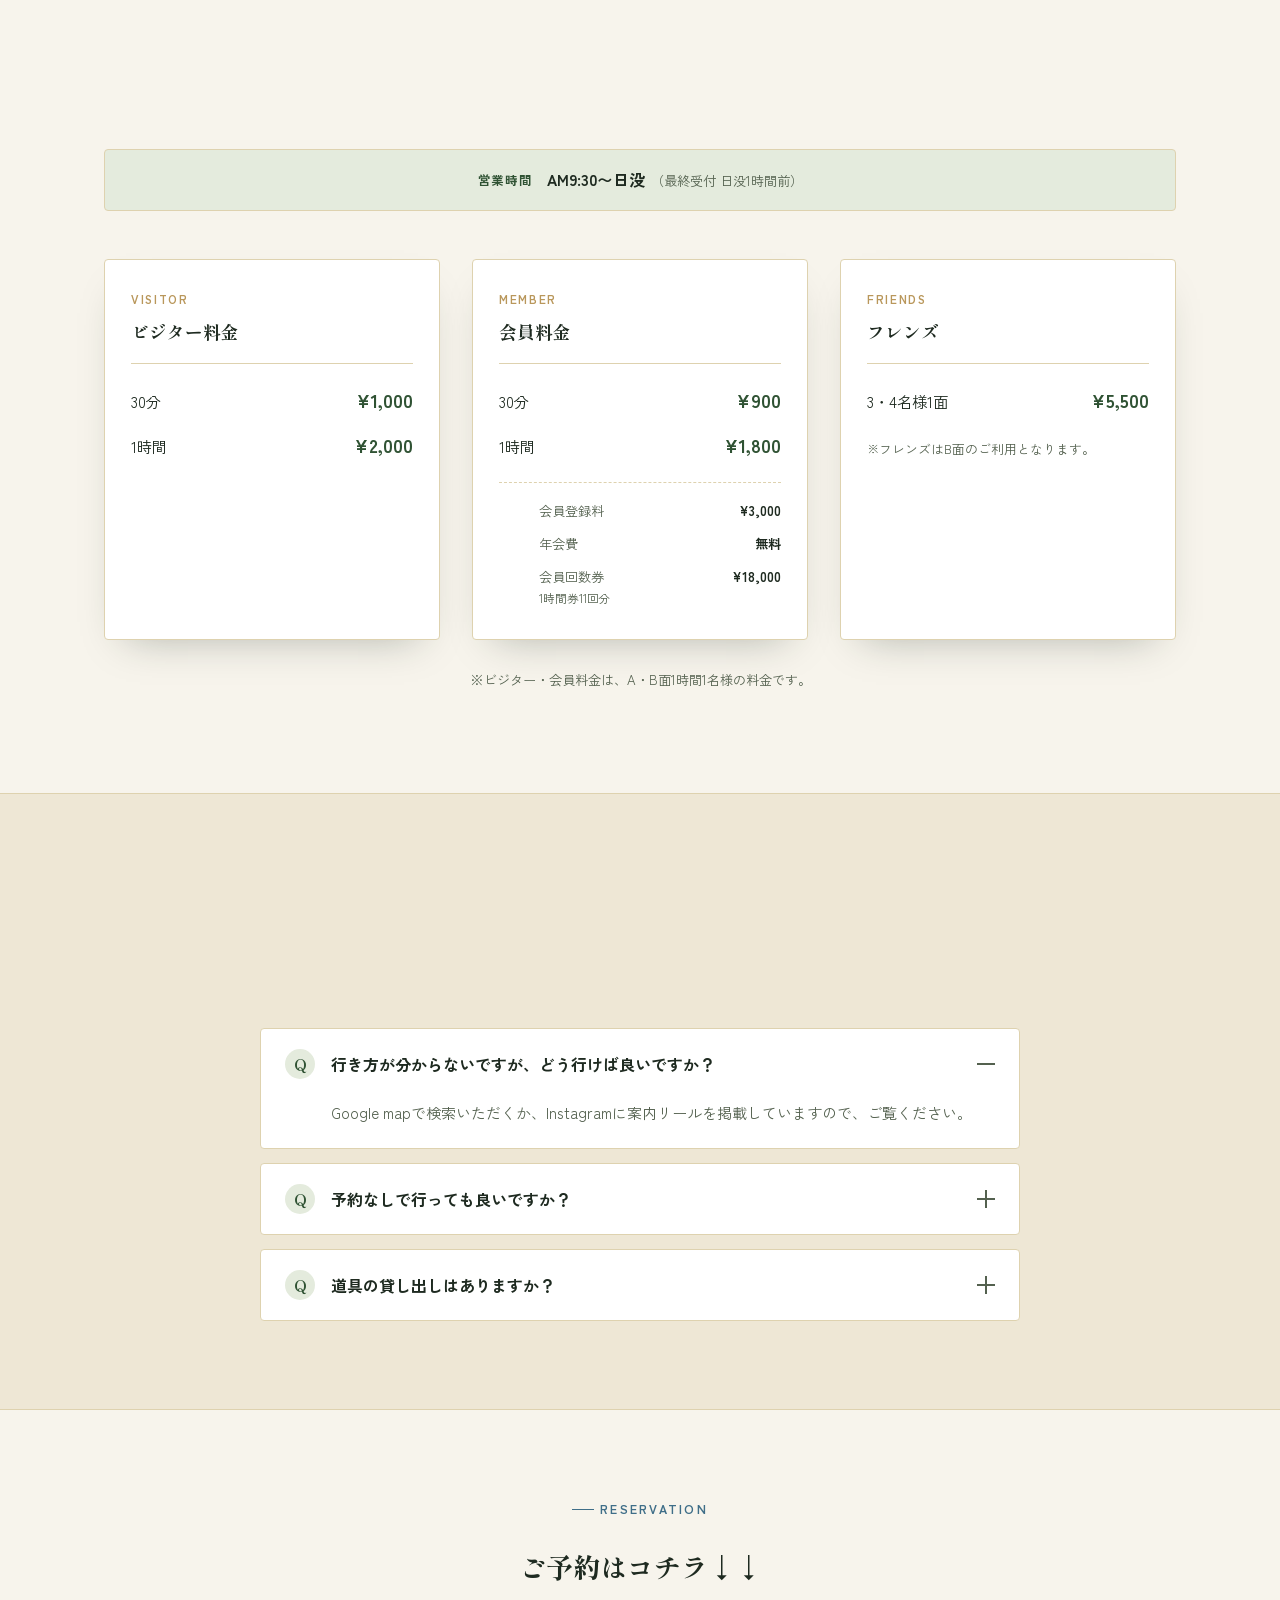
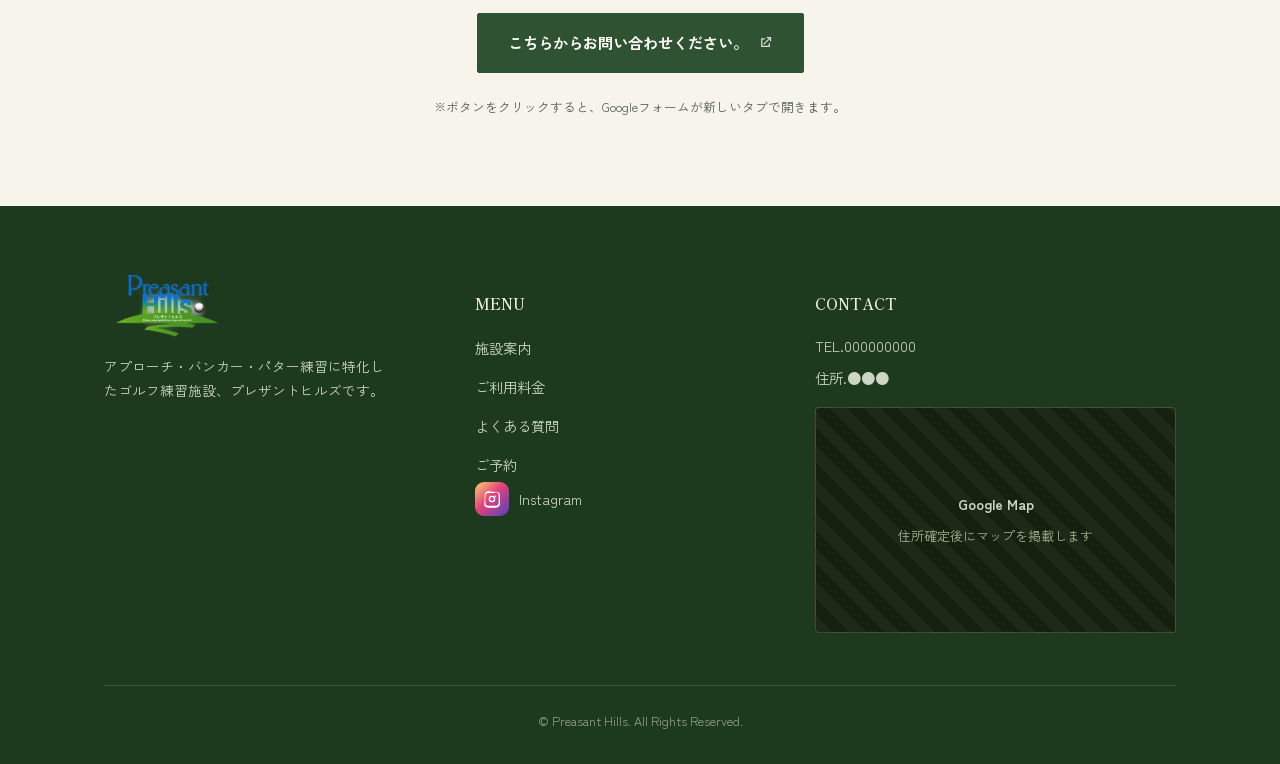
==== commit f1e09170: "ゴルフ場LP最新" ====
--- a/GOLF練習場(LP)/index.html
+++ b/GOLF練習場(LP)/index.html
@@ -84,7 +84,18 @@
   </nav>
 </div>
 
-<div id="top" class="hero hero-variant-a">
+<!--
+  変更: ファーストビュー(#top .hero)のHTML構造を変更。
+  ・class名を hero-variant-a → hero-variant-b2 に変更(レイアウト種別の区別用)
+  ・旧: .hero-va-left(ロゴを左40%に配置)と .hero-va-overlay(説明文・CTAを右下に配置)の
+        左右分割構造を削除
+  ・新: .hero-vb2-content 1個の中に、ロゴ画像(.hero-vb2-logo)→説明文(.hero-vb2-text)→
+        CTAボタン(a.btn)の順で縦に並べ、画面中央に配置する構造に変更
+  ・背景の暗幕を .hero-va-tint(左右非対称のグラデーション)から
+        .hero-vb2-tint(中央から外側に広がる放射状グラデーション)に変更
+  ・スライドショー(.hero-slide×3)、矢印ボタン、ドットナビゲーションは変更なし
+-->
+<div id="top" class="hero hero-variant-b2">
   <div class="hero-slide is-active" style="background-image:url('img01.jpg')"></div>
   <div class="hero-slide" style="background-image:url('img02.jpg')"></div>
   <div class="hero-slide" style="background-image:url('img03.jpg')"></div>
@@ -94,13 +105,13 @@
   <button class="hero-arrow hero-arrow-next" type="button" aria-label="次の画像">
     <svg viewBox="0 0 24 24"><polyline points="9 5 16 12 9 19"></polyline></svg>
   </button>
-  <div class="hero-va-tint"></div>
-  <div class="hero-va-left">
-    <img class="hero-va-logo" src="logo.png" alt="Preasant Hills">
-  </div>
-  <div class="hero-va-overlay">
-    <span class="eyebrow">PREASANT HILLS</span>
-    <h1>当施設は、アプローチ＆バンカー＆パターの練習に特化した施設です。</h1>
+  <div class="hero-vb2-tint"></div>
+  <div class="hero-vb2-content">
+    <img class="hero-vb2-logo" src="logo.png" alt="Preasant Hills">
+    <div class="hero-vb2-text">
+      <span class="eyebrow">PREASANT HILLS</span>
+      <h1>当施設は、アプローチ＆バンカー＆パターの練習に特化した施設です。</h1>
+    </div>
     <!-- TODO: Googleフォーム作成後、下記URLを実際のフォームURLに差し替えてください -->
     <a class="btn" href="https://forms.gle/REPLACE_WITH_YOUR_FORM_ID" target="_blank" rel="noopener">
       こちらからお問い合わせください。
@@ -113,6 +124,7 @@
     <button aria-label="スライド3"></button>
   </div>
 </div>
+<!-- 変更ここまで(ファーストビューHTML) -->
 
 <section id="facilities">
   <div class="wrap">
--- a/GOLF練習場(LP)/style.css
+++ b/GOLF練習場(LP)/style.css
@@ -288,49 +288,60 @@
     background:linear-gradient(0deg, rgba(15,20,12,0.78) 0%, rgba(15,20,12,0.32) 46%, rgba(15,20,12,0.12) 100%);
     z-index:1;
   }
-  .hero-va-tint{
+  /*
+     変更: ファーストビュー用のCSSを、左右分割レイアウト用(.hero-va-*)から
+     中央配置レイアウト用(.hero-variant-b2 / .hero-vb2-*)に置き換え。
+     ・.hero-variant-b2: 元の.hero-va-left/.hero-va-overlayによる左右分割(横並び)をやめ、
+       align-items:center; justify-content:center; で画面中央に1カラムでまとめる指定に変更
+     ・.hero-vb2-tint: 背景の暗幕を、左右非対称のグラデーション(.hero-va-tint)から
+       中心から外側へ広がるradial-gradientに変更(中央配置のロゴを目立たせるため)
+     ・.hero-vb2-content: ロゴ・説明文・CTAを縦に並べるflex-direction:columnのラッパーを新設
+       (max-width:760px、gap:22pxで要素間の余白を確保)
+     ・.hero-vb2-logo: ロゴの max-width を旧設定の480px→960pxに変更(2倍のサイズ)
+     ・.hero-vb2-text / h1: 説明文の文字色・フォントサイズ指定を、旧.hero-va-overlay h1から
+       そのまま引き継いで新セレクタに付け替え
+  */
+  .hero-variant-b2{
+    position:relative;
+    overflow:hidden;
+    min-height:560px;
+    display:flex;
+    align-items:center;
+    justify-content:center;
+  }
+  .hero-vb2-tint{
     position:absolute;
     inset:0;
     z-index:1;
-    background:
-      linear-gradient(0deg, rgba(50,50,50,0.6) 0%, rgba(50,50,50,0.24) 42%, rgba(50,50,50,0) 70%),
-      linear-gradient(90deg, rgba(90,90,90,0.2) 0%, rgba(90,90,90,0) 48%);
-  }
-  .hero-va-left{
-    position:absolute;
-    inset:0 60% 0 0;
+    background:radial-gradient(ellipse at center, rgba(40,40,40,0.55) 0%, rgba(40,40,40,0.28) 45%, rgba(40,40,40,0.08) 72%, rgba(40,40,40,0) 100%);
+  }
+  .hero-vb2-content{
+    position:relative;
     z-index:2;
     display:flex;
-    align-items:center;
-    justify-content:center;
+    flex-direction:column;
+    align-items:center;
+    text-align:center;
+    gap:22px;
     padding:40px;
-  }
-  .hero-va-logo{
-    width:92%;
-    max-width:480px;
+    max-width:760px;
+  }
+  .hero-vb2-logo{
+    width:100%;
+    max-width:960px;
     height:auto;
-    display:block;
-    filter:drop-shadow(0 12px 28px rgba(0,0,0,0.4));
-  }
-  .hero-va-overlay{
-    position:absolute;
-    z-index:2;
-    left:40%;
-    right:0;
-    bottom:0;
-    padding:36px 44px 40px;
-    color:#fff;
-  }
-  .hero-va-overlay .eyebrow{color:#CFE0C6;}
-  .hero-va-overlay .eyebrow::before{background:#CFE0C6;}
-  .hero-va-overlay h1{
+    filter:drop-shadow(0 14px 34px rgba(0,0,0,0.45));
+  }
+  .hero-vb2-text .eyebrow{color:#CFE0C6;}
+  .hero-vb2-text .eyebrow::before{background:#CFE0C6;}
+  .hero-vb2-text h1{
     color:#fff;
     font-size:clamp(1.15rem, 2.1vw, 1.7rem);
     font-weight:700;
-    margin:10px 0 22px;
-    max-width:520px;
+    margin:10px 0 0;
     line-height:1.5;
   }
+  /* 変更ここまで(ファーストビュー基本CSS) */
   .hero-dots{
     position:absolute;
     z-index:2;
@@ -797,16 +808,20 @@
     .price-grid{grid-template-columns:1fr;gap:28px;}
     .footer-grid{grid-template-columns:1fr 1fr;gap:32px;}
     .footer-brand{grid-column:1 / -1;}
-    .hero{min-height:640px;}
-    .hero-va-tint{
-      background:
-        linear-gradient(0deg, rgba(50,50,50,0.68) 0%, rgba(50,50,50,0.3) 55%, rgba(50,50,50,0) 78%),
-        linear-gradient(180deg, rgba(90,90,90,0.22) 0%, rgba(90,90,90,0) 45%);
-    }
-    .hero-va-left{inset:0 0 60% 0;padding:28px;}
-    .hero-va-logo{max-width:390px;}
-    .hero-va-overlay{left:0;top:40%;bottom:0;text-align:center;display:flex;flex-direction:column;align-items:center;}
-    .hero-va-overlay h1{margin-inline:auto;}
+    /*
+      変更: タブレット幅(1279px以下)のファーストビュー調整。
+      旧設定(.hero-va-left/.hero-va-overlayの左右分割用の高さ・余白指定)を削除し、
+      中央配置レイアウト用に以下を新設:
+      ・.hero-variant-b2 の min-height を 640px→720px に変更(ロゴが大きくなった分、
+        縦方向の表示スペースを拡大)
+      ・.hero-vb2-logo の max-width を 720px に設定(タブレット幅でも2倍サイズ感を維持しつつ
+        画面幅に収まるよう調整)
+      ・.hero-vb2-content の padding を 32px、要素間の gap を 18px に設定
+    */
+    .hero-variant-b2{min-height:720px;}
+    .hero-vb2-logo{max-width:720px;}
+    .hero-vb2-content{padding:32px;gap:18px;}
+    /* 変更ここまで(タブレット幅ファーストビュー) */
     section{padding-block:72px;}
 
     /* ヘッダー：タブレット/スマホはハンバーガーメニューに集約（タブレットはオフキャンバス表示） */
@@ -820,10 +835,18 @@
     .footer-grid{grid-template-columns:1fr;gap:32px;}
     .header-inner{padding-block:10px;}
     .brand{font-size:1.05rem;}
-    .hero{min-height:560px;}
-    .hero-va-left{padding:20px;}
-    .hero-va-logo{max-width:220px;}
-    .hero-va-overlay{padding:20px 20px 28px;}
+    /*
+      変更: スマホ幅(767px以下)のファーストビュー調整。
+      ・.hero-variant-b2 の min-height を 560px に設定
+      ・.hero-vb2-logo の max-width を 440px に設定(タブレット同様、2倍サイズ感を保ちつつ
+        スマホ幅でも収まるよう縮小)
+      ・.hero-vb2-content の padding を 24px、要素間の gap を 16px に設定(スマホ幅では
+        余白をやや詰めて表示領域を確保)
+    */
+    .hero-variant-b2{min-height:560px;}
+    .hero-vb2-logo{max-width:440px;}
+    .hero-vb2-content{padding:24px;gap:16px;}
+    /* 変更ここまで(スマホ幅ファーストビュー) */
     section{padding-block:56px;}
     .section-head{margin-bottom:36px;}
     .facility-card .body{padding:22px 20px 26px;}
@@ -834,7 +857,10 @@
 
     /* CTAボタンはさらに縮小し、ヒーロー内では行幅いっぱいに */
     .btn{padding:12px 18px;font-size:.85rem;white-space:normal;text-align:center;max-width:100%;}
-    .hero-va-overlay .btn{align-self:stretch;justify-content:center;}
+    /* 変更: CTAボタンをスマホ幅で全幅表示にする指定のセレクタを、
+       旧 .hero-va-overlay .btn から新しいHTML構造に合わせて .hero-vb2-content .btn に付け替え
+       (align-self:stretchで横幅いっぱいに、justify-content:centerでボタン内テキストを中央揃え) */
+    .hero-vb2-content .btn{align-self:stretch;justify-content:center;}
 
     .hero-arrow{width:36px;height:36px;}
     .hero-arrow svg{width:15px;height:15px;}
@@ -862,9 +888,18 @@
       transition:none;
     }
   }
-  .facility-grid > .reveal:nth-child(2){transition-delay:.1s;}
-  .facility-grid > .reveal:nth-child(3){transition-delay:.2s;}
-  .price-grid > .reveal:nth-child(2){transition-delay:.1s;}
-  .price-grid > .reveal:nth-child(3){transition-delay:.2s;}
+  /*
+    変更: 施設案内(.facility-grid)・料金(.price-grid)の3カラムの
+    スクロール表示タイミングを、左から順に時間差をつけて表示するよう変更。
+    ・変更履歴: 元の .1s / .2s (0.1秒間隔) → 1s / 2s (1秒間隔)
+      → 0.5s / 1s (0.5秒間隔) → 今回さらに 0.3s / 0.6s (0.3秒間隔)に変更
+    ・1カラム目(nth-child(1))は delay指定なし(0秒、表示位置に到達次第すぐ表示)
+    ・2カラム目(nth-child(2))は0.3秒後、3カラム目(nth-child(3))は0.6秒後に表示
+  */
+  .facility-grid > .reveal:nth-child(2){transition-delay:.3s;}
+  .facility-grid > .reveal:nth-child(3){transition-delay:.6s;}
+  .price-grid > .reveal:nth-child(2){transition-delay:.3s;}
+  .price-grid > .reveal:nth-child(3){transition-delay:.6s;}
+  /* 変更ここまで(3カラムの表示間隔) */
   .faq-list > .reveal:nth-child(2){transition-delay:.08s;}
   .faq-list > .reveal:nth-child(3){transition-delay:.16s;}
